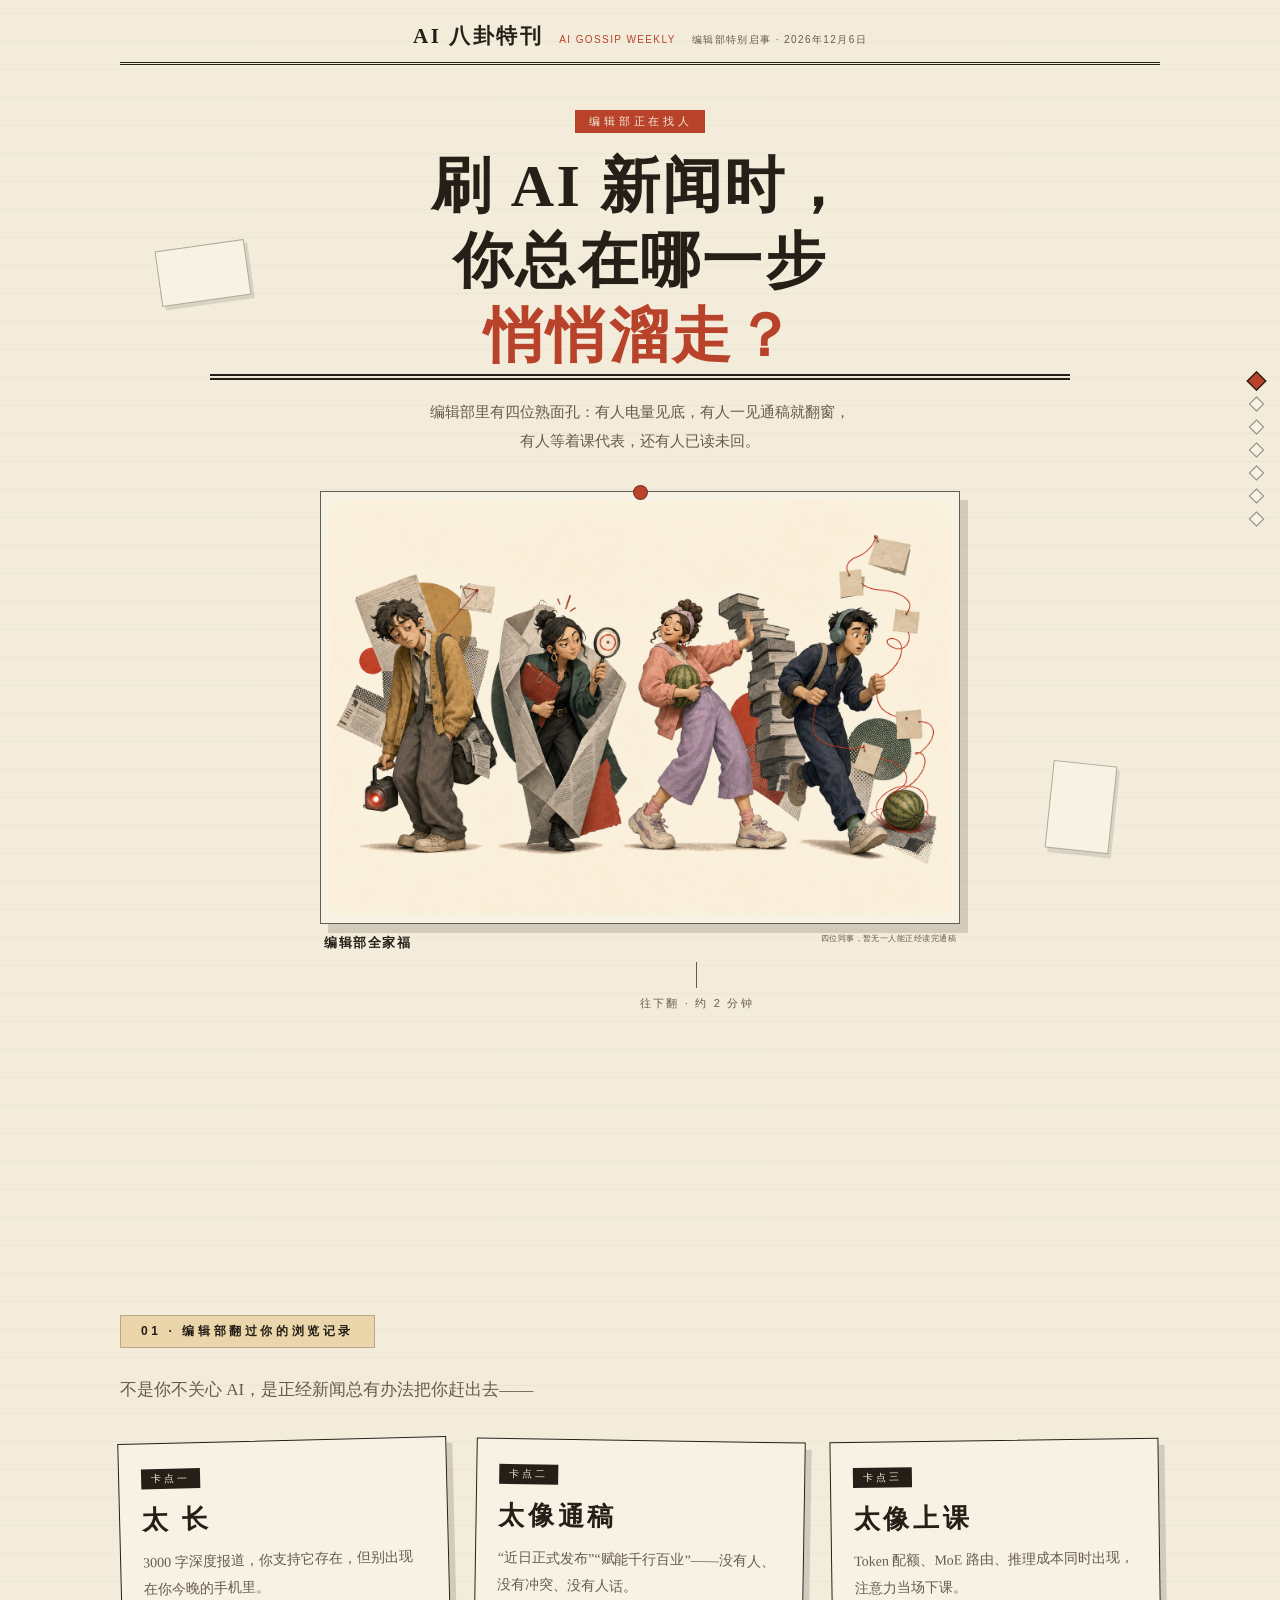
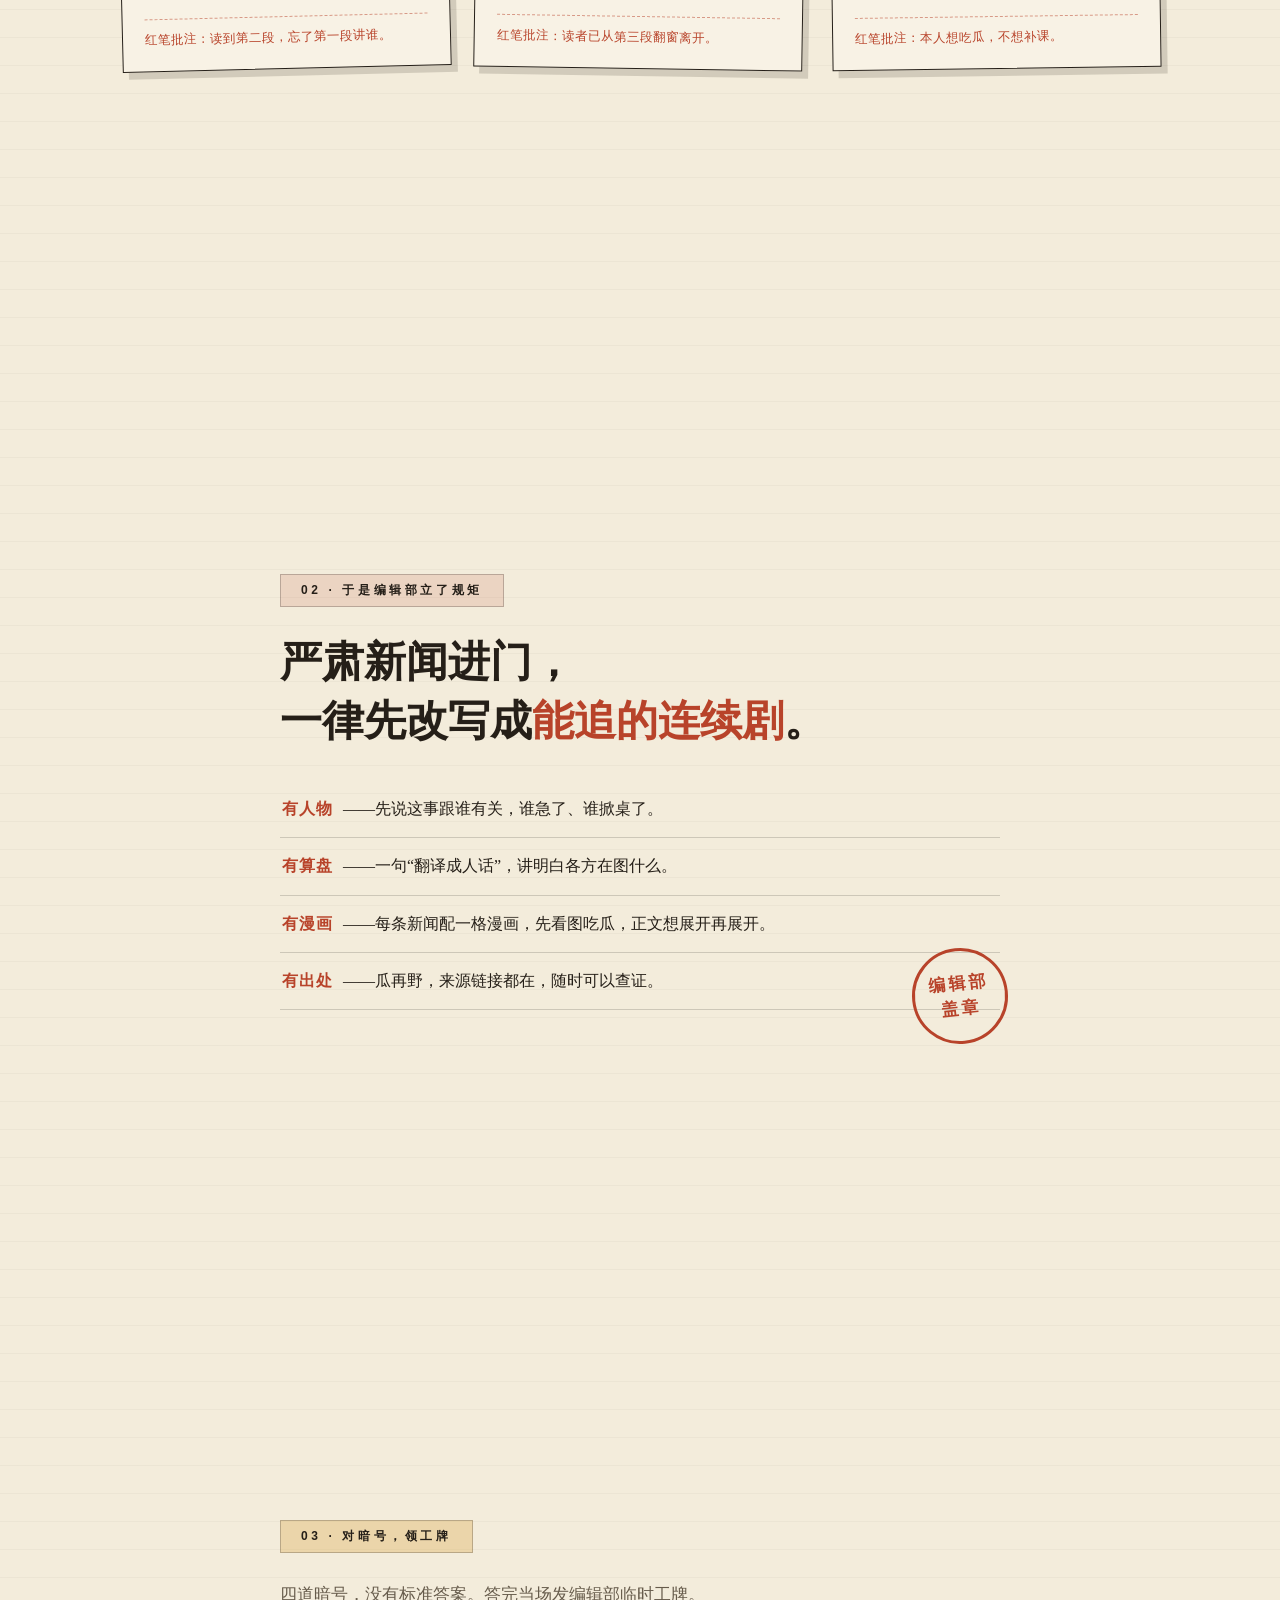
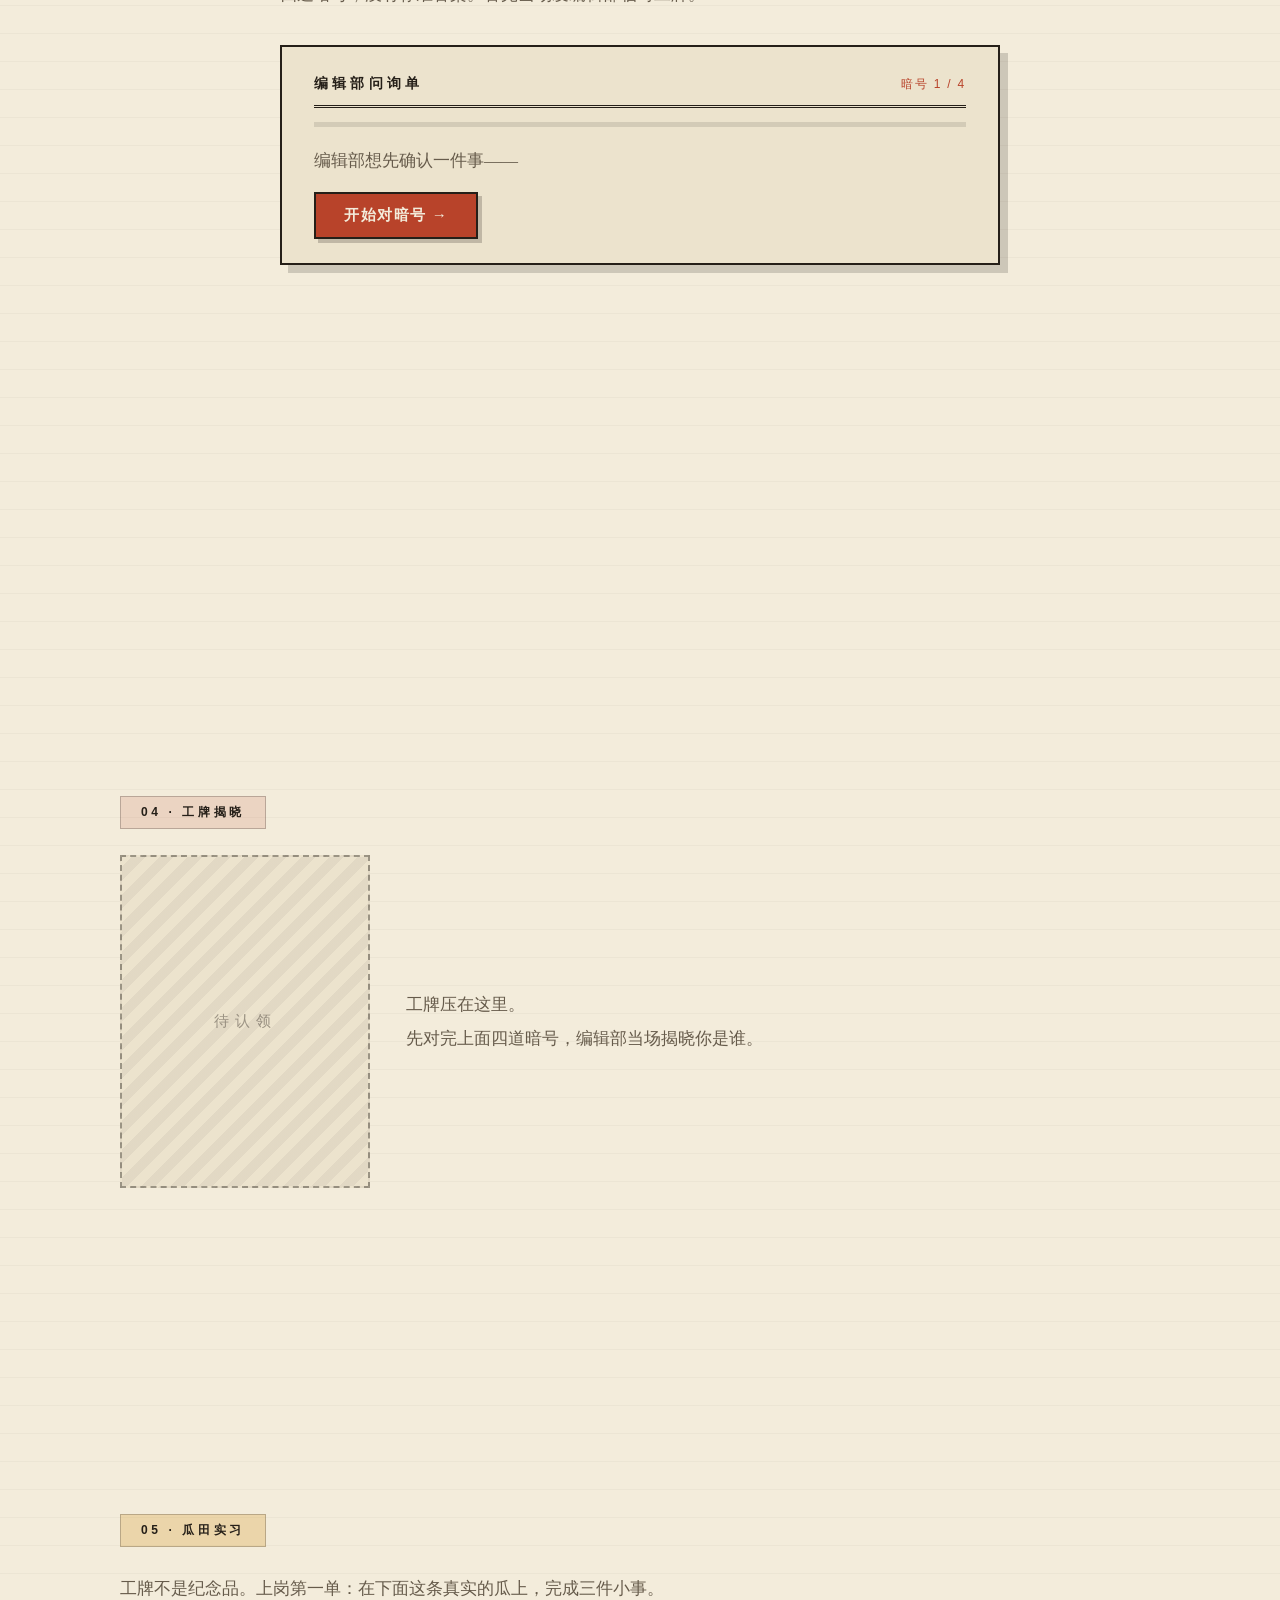
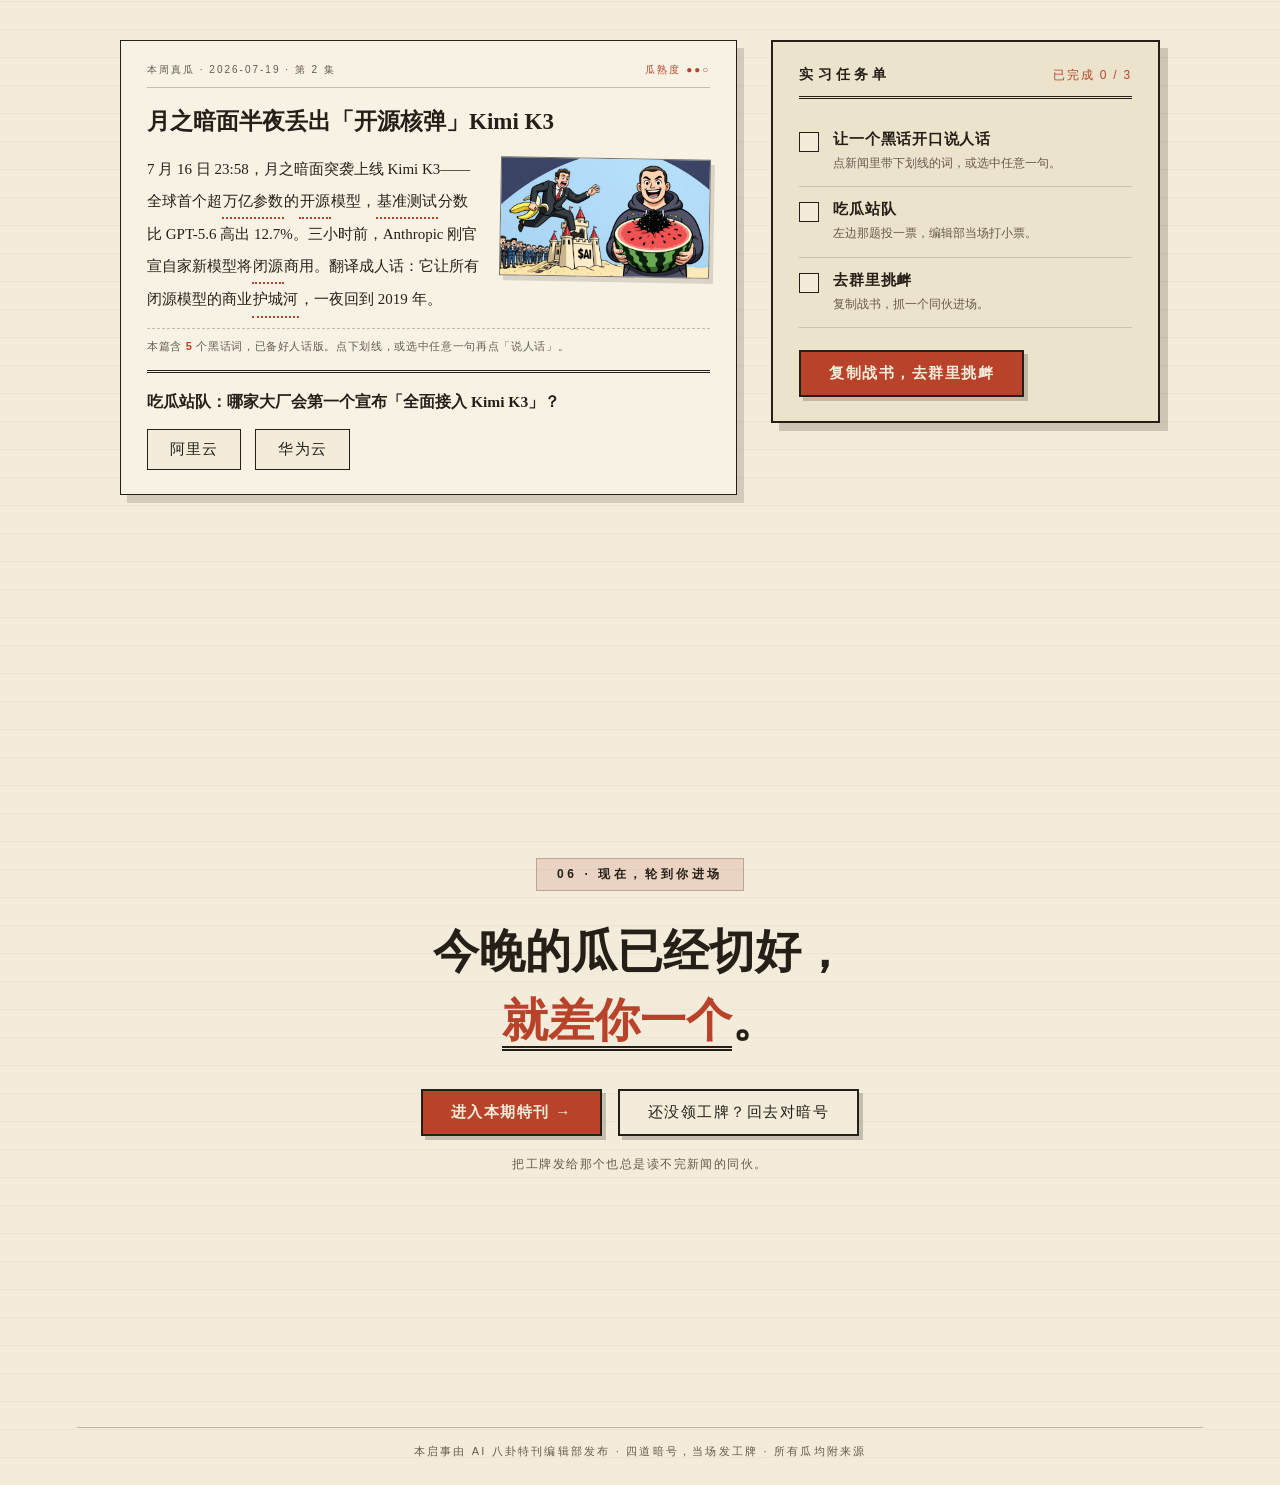
==== entry/index.html @ 8e635a91 "Add editorial entry page and wire it into the magazine site. Ship the /entry viral pitch flow with b" ====
﻿<!DOCTYPE html>
<html lang="zh-CN">
<head>
<meta charset="UTF-8">
<meta name="viewport" content="width=device-width, initial-scale=1.0">
<title>AI 八卦特刊 · 编辑部对暗号</title>
<meta name="description" content="刷 AI 新闻总在半路溜走？编辑部四道暗号，当场发临时工牌，再给你看新闻被改写成瓜的样子。">
<link rel="stylesheet" href="style.css?v=13">
</head>
<body>

<!-- 全局：铅字进度线 + 幕导航 -->
<div id="bar" aria-hidden="true"></div>
<nav id="dots" aria-label="幕导航">
  <a href="#s0" data-t="编辑部"></a>
  <a href="#s1" data-t="你被看见"></a>
  <a href="#s2" data-t="盖章承诺"></a>
  <a href="#s3" data-t="对暗号"></a>
  <a href="#s4" data-t="工牌揭晓"></a>
  <a href="#s5" data-t="瓜田实习"></a>
  <a href="#s6" data-t="进场"></a>
</nav>

<main>

<!-- 00 冷开场 -->
<section class="scene" id="s0">
  <header class="brand-header rv">
    <span class="brand-cn">AI 八卦特刊</span>
    <span class="brand-en">AI GOSSIP WEEKLY</span>
    <span class="brand-edition">编辑部特别启事 · <span id="masthead-date"></span></span>
  </header>
  <div class="cover-inner">
    <p class="kicker rv" style="--d:.05s">编辑部正在找人</p>
    <h1 class="cover-title">
      <span class="rv" style="--d:.15s">刷 AI 新闻时，</span>
      <span class="rv" style="--d:.3s">你总在哪一步</span>
      <span class="rv em" style="--d:.45s">悄悄溜走？</span>
    </h1>
    <p class="cover-lead rv" style="--d:.6s">编辑部里有四位熟面孔：有人电量见底，有人一见通稿就翻窗，<br class="pc-br">有人等着课代表，还有人已读未回。</p>
    <figure class="cast-poster par rv" data-dep="0.010" style="--d:.75s">
      <div class="cast-image-wrap">
        <img src="assets/character-bible.png" alt="AI 八卦特刊编辑部四位成员" width="1536" height="1024" fetchpriority="high">
        <span class="cast-pin" aria-hidden="true"></span>
      </div>
      <figcaption><span>编辑部全家福</span><small>四位同事，暂无一人能正经读完通稿</small></figcaption>
    </figure>
    <span class="paper-scrap sc1 par" data-dep="0.022" aria-hidden="true"></span>
    <span class="paper-scrap sc2 par" data-dep="0.016" aria-hidden="true"></span>
  </div>
  <div class="scroll-hint rv" style="--d:1s"><i></i>往下翻 · 约 2 分钟</div>
</section>

<!-- 01 共情现场 -->
<section class="scene" id="s1">
  <div class="inner">
    <span class="tape-title rv">01 · 编辑部翻过你的浏览记录</span>
    <p class="scene-lead rv" style="--d:.1s">不是你不关心 AI，是正经新闻总有办法把你赶出去——</p>
    <div class="clip-row">
      <article class="clip rv" style="--d:.15s;--rr:-1.4deg">
        <span class="clip-mark">卡点一</span>
        <h3>太 长</h3>
        <p>3000 字深度报道，你支持它存在，但别出现在你今晚的手机里。</p>
        <span class="clip-note">红笔批注：读到第二段，忘了第一段讲谁。</span>
      </article>
      <article class="clip rv" style="--d:.3s;--rr:.9deg">
        <span class="clip-mark">卡点二</span>
        <h3>太像通稿</h3>
        <p>“近日正式发布”“赋能千行百业”——没有人、没有冲突、没有人话。</p>
        <span class="clip-note">红笔批注：读者已从第三段翻窗离开。</span>
      </article>
      <article class="clip rv" style="--d:.45s;--rr:-.8deg">
        <span class="clip-mark">卡点三</span>
        <h3>太像上课</h3>
        <p>Token 配额、MoE 路由、推理成本同时出现，注意力当场下课。</p>
        <span class="clip-note">红笔批注：本人想吃瓜，不想补课。</span>
      </article>
    </div>
  </div>
</section>

<!-- 02 产品承诺 -->
<section class="scene" id="s2">
  <div class="inner narrow">
    <span class="tape-title g rv">02 · 于是编辑部立了规矩</span>
    <h2 class="promise-title rv" style="--d:.1s">严肃新闻进门，<br>一律先改写成<em>能追的连续剧</em>。</h2>
    <ul class="promise-list">
      <li class="rv" style="--d:.2s"><b>有人物</b>——先说这事跟谁有关，谁急了、谁掀桌了。</li>
      <li class="rv" style="--d:.32s"><b>有算盘</b>——一句“翻译成人话”，讲明白各方在图什么。</li>
      <li class="rv" style="--d:.44s"><b>有漫画</b>——每条新闻配一格漫画，先看图吃瓜，正文想展开再展开。</li>
      <li class="rv" style="--d:.56s"><b>有出处</b>——瓜再野，来源链接都在，随时可以查证。</li>
    </ul>
    <div class="promise-seal stamp rv" style="--d:.7s" aria-hidden="true">编辑部<br>盖章</div>
  </div>
</section>

<!-- 03 对暗号 -->
<section class="scene" id="s3">
  <div class="inner narrow">
    <span class="tape-title rv">03 · 对暗号，领工牌</span>
    <p class="scene-lead rv" style="--d:.1s">四道暗号，没有标准答案。答完当场发编辑部临时工牌。</p>
    <div class="quiz-sheet rv" style="--d:.2s">
      <div class="sheet-head">
        <span class="sheet-tag">编辑部问询单</span>
        <span class="sheet-step" id="quiz-step">暗号 1 / 4</span>
      </div>
      <div class="sheet-progress" aria-hidden="true"><i id="quiz-bar"></i></div>
      <div id="quiz-body">
        <p class="sheet-intro">编辑部想先确认一件事——</p>
        <button type="button" class="ink-btn primary" id="btn-start">开始对暗号 →</button>
      </div>
      <button type="button" class="text-link" id="btn-back" hidden>← 上一题</button>
    </div>
  </div>
</section>

<!-- 04 工牌揭晓 -->
<section class="scene" id="s4">
  <div class="inner">
    <span class="tape-title g rv">04 · 工牌揭晓</span>
    <div id="result-locked" class="result-locked rv" style="--d:.1s">
      <div class="locked-slot"></div>
      <p>工牌压在这里。<br>先对完上面四道暗号，编辑部当场揭晓你是谁。</p>
    </div>
    <div id="result-open" class="result-layout" hidden>
      <figure class="result-badge">
        <img id="result-img" src="" alt="">
        <span class="result-stamp stamp" id="result-stamp" aria-hidden="true">查实</span>
      </figure>
      <div class="result-copy">
        <p class="kicker">编辑部查到你了</p>
        <h2 class="result-name" id="result-name"></h2>
        <p class="result-tagline" id="result-tagline"></p>
        <p class="result-blurb" id="result-blurb"></p>
        <div class="result-assignment">
          <span>今日编辑安排</span>
          <p id="result-assignment"></p>
        </div>
        <div class="result-actions">
          <button type="button" class="ink-btn primary" id="btn-share">下载工牌发给同伙</button>
          <button type="button" class="ink-btn" id="btn-retake">再对一次暗号</button>
        </div>
        <p class="result-note" id="result-share-note" hidden></p>
      </div>
    </div>
  </div>
</section>

<!-- 05 瓜田实习 -->
<section class="scene" id="s5">
  <div class="inner">
    <span class="tape-title rv">05 · 瓜田实习</span>
    <p class="scene-lead rv" style="--d:.1s" id="intern-lead">工牌不是纪念品。上岗第一单：在下面这条真实的瓜上，完成三件小事。</p>

    <div class="intern-layout">
      <!-- 左：可以动手的新闻卡 -->
      <article class="news-card rv" style="--d:.15s">
        <div class="news-head">
          <span class="news-tag">本周真瓜 · 2026-07-19 · 第 2 集</span>
          <span class="news-melon" title="熟瓜度">瓜熟度 ●●○</span>
        </div>
        <h3 class="news-title">月之暗面半夜丢出「开源核弹」Kimi K3</h3>
        <img class="news-manga" src="assets/2026-07-19-02-kimi-k3-open-source-shock-single-manga.png" alt="Kimi K3 开源漫画" loading="lazy">
        <p class="news-body" id="news-body">7 月 16 日 23:58，月之暗面突袭上线 Kimi K3——全球首个超<button type="button" class="jargon" data-term="万亿参数">万亿参数</button>的<button type="button" class="jargon" data-term="开源">开源</button>模型，<button type="button" class="jargon" data-term="基准测试">基准测试</button>分数比 GPT-5.6 高出 12.7%。三小时前，Anthropic 刚官宣自家新模型将<button type="button" class="jargon" data-term="闭源">闭源</button>商用。翻译成人话：它让所有闭源模型的商业<button type="button" class="jargon" data-term="护城河">护城河</button>，一夜回到 2019 年。</p>
        <p class="news-hint">本篇含 <b>5</b> 个黑话词，已备好人话版。点下划线，或选中任意一句再点「说人话」。</p>

        <div class="notes" id="notes" hidden>
          <span class="notes-tag">编辑部批注 · 说人话版</span>
          <div id="notes-list"></div>
        </div>

        <div class="poll" id="poll">
          <p class="poll-q">吃瓜站队：哪家大厂会第一个宣布「全面接入 Kimi K3」？</p>
          <div class="poll-opts" id="poll-opts">
            <button type="button" class="poll-opt" data-side="阿里云">阿里云</button>
            <button type="button" class="poll-opt" data-side="华为云">华为云</button>
          </div>
          <div class="poll-result" id="poll-result" hidden>
            <div class="poll-bar"><i id="bar-a"></i><span id="pct-a"></span><b>阿里云</b></div>
            <div class="poll-bar"><i id="bar-b"></i><span id="pct-b"></span><b>华为云</b></div>
          </div>
        </div>

        <div class="receipt" id="receipt" hidden>
          <span class="receipt-head">AI 八卦特刊 · 站队小票</span>
          <p id="receipt-body"></p>
          <span class="receipt-foot" id="receipt-foot"></span>
        </div>
      </article>

      <!-- 右：实习任务单 -->
      <aside class="task-sheet rv" style="--d:.3s">
        <div class="sheet-head">
          <span class="sheet-tag">实习任务单</span>
          <span class="sheet-step" id="task-count">已完成 0 / 3</span>
        </div>
        <ol class="task-list">
          <li id="task-explain">
            <i class="task-box" aria-hidden="true"></i>
            <div><b>让一个黑话开口说人话</b><span>点新闻里带下划线的词，或选中任意一句。</span></div>
          </li>
          <li id="task-vote">
            <i class="task-box" aria-hidden="true"></i>
            <div><b>吃瓜站队</b><span>左边那题投一票，编辑部当场打小票。</span></div>
          </li>
          <li id="task-taunt">
            <i class="task-box" aria-hidden="true"></i>
            <div><b>去群里挑衅</b><span>复制战书，抓一个同伙进场。</span></div>
          </li>
        </ol>
        <button type="button" class="ink-btn primary" id="btn-taunt">复制战书，去群里挑衅</button>
        <p class="task-note" id="taunt-note" hidden></p>
        <div class="promote-wrap" id="promote-wrap" hidden>
          <div class="promote stamp" id="promote-stamp">转正</div>
          <p>实习期 3 分钟，编辑部认证：<b>转正</b>。<br>正刊里，每条瓜都能这样吃。</p>
        </div>
      </aside>
    </div>
  </div>
</section>

<!-- 06 传播闭环 -->
<section class="scene" id="s6">
  <div class="inner narrow center">
    <span class="tape-title g rv">06 · 现在，轮到你进场</span>
    <h2 class="cta-title rv" style="--d:.1s">今晚的瓜已经切好，<br><em>就差你一个</em>。</h2>
    <div class="cta-row rv" style="--d:.25s">
      <a class="ink-btn primary" id="btn-enter" href="/" target="_blank" rel="noopener">进入本期特刊 →</a>
      <button type="button" class="ink-btn" id="btn-cta-quiz">还没领工牌？回去对暗号</button>
    </div>
    <p class="cta-note rv" style="--d:.4s">把工牌发给那个也总是读不完新闻的同伙。</p>
  </div>
  <footer class="colophon rv" style="--d:.5s">
    <p>本启事由 AI 八卦特刊编辑部发布 · 四道暗号，当场发工牌 · 所有瓜均附来源</p>
  </footer>
</section>

</main>

<script src="main.js?v=13"></script>
</body>
</html>
---- entry/style.css ----
/* AI 八卦特刊 · 独立传播页（七幕滚动叙事版）
 * 动效只用五类编辑部动作：翻报入场 / 红笔批注 / 盖章 / 抽档案 / 递线索
 */

:root {
  --paper: #f3ecdb;
  --paper-deep: #ece3cd;
  --paper-bright: #f8f2e5;
  --ink: #251f18;
  --ink-soft: #665b4b;
  --vermilion: #b8432a;
  --mustard: #d9a441;
  --serif: "Noto Serif SC", "Songti SC", "SimSun", "STSong", serif;
  --sans: "PingFang SC", "Microsoft YaHei", sans-serif;
  --page-max: 1040px;
  --ease-out: cubic-bezier(.22, 1, .36, 1);
}

* { margin: 0; padding: 0; box-sizing: border-box; }

[hidden] { display: none !important; }

html { scroll-behavior: smooth; }

body {
  background:
    repeating-linear-gradient(0deg, transparent 0 27px, rgba(37, 31, 24, .035) 27px 28px),
    var(--paper);
  color: var(--ink);
  font-family: var(--serif);
  overflow-x: hidden;
}

/* ---------------- 全局：铅字进度线 / 幕导航 ---------------- */

#bar {
  position: fixed;
  top: 0; left: 0;
  height: 4px; width: 0;
  z-index: 90;
  background: var(--vermilion);
  box-shadow: 0 1px 0 rgba(37, 31, 24, .3);
}

#dots {
  position: fixed;
  right: 18px; top: 50%;
  transform: translateY(-50%);
  z-index: 90;
  display: flex;
  flex-direction: column;
  gap: 12px;
}
#dots a {
  width: 11px; height: 11px;
  background: var(--paper-bright);
  border: 1.5px solid rgba(37, 31, 24, .5);
  transform: rotate(45deg);           /* 铅字块，不用圆点 */
  transition: .25s;
  position: relative;
}
#dots a.on {
  background: var(--vermilion);
  border-color: var(--ink);
  transform: rotate(45deg) scale(1.3);
}
#dots a:hover::after {
  content: attr(data-t);
  position: absolute;
  right: 20px; top: 50%;
  transform: translateY(-50%) rotate(-45deg) translateX(-4px);
  transform-origin: right center;
  background: var(--ink);
  color: var(--paper);
  font-family: var(--sans);
  font-size: 11px;
  letter-spacing: .12em;
  padding: 3px 10px;
  white-space: nowrap;
}

/* ---------------- 幕通用 ---------------- */

.scene {
  min-height: 100vh;
  display: flex;
  flex-direction: column;
  justify-content: center;
  align-items: center;
  padding: 10vh 6vw;
  position: relative;
}
.inner {
  width: min(var(--page-max), 100%);
  position: relative;
}
.inner.narrow { max-width: 720px; }
.inner.center { text-align: center; }

.tape-title {
  display: inline-block;
  font-family: var(--sans);
  font-size: 12px;
  font-weight: 700;
  letter-spacing: .3em;
  color: var(--ink);
  background: rgba(217, 164, 65, .32);
  border: 1px solid rgba(37, 31, 24, .25);
  padding: 7px 20px;
  transform: rotate(-1.5deg);
  margin-bottom: 26px;
}
.tape-title.g { background: rgba(184, 67, 42, .14); }

.scene-lead {
  font-size: 17px;
  line-height: 1.9;
  color: var(--ink-soft);
  margin-bottom: 34px;
}

.kicker {
  display: inline-block;
  font-family: var(--sans);
  font-size: 11px;
  letter-spacing: .35em;
  color: var(--paper);
  background: var(--vermilion);
  padding: 4px 12px 4px 14px;
  margin-bottom: 16px;
}

.ink-btn {
  display: inline-block;
  font-family: var(--serif);
  font-size: 15px;
  letter-spacing: .1em;
  color: var(--ink);
  background: var(--paper);
  border: 2px solid var(--ink);
  box-shadow: 4px 4px 0 rgba(37, 31, 24, .22);
  padding: 12px 28px;
  cursor: pointer;
  text-decoration: none;
  transition: transform .12s, box-shadow .12s;
}
.ink-btn:hover { transform: translate(-1px, -1px); box-shadow: 6px 6px 0 rgba(37, 31, 24, .25); }
.ink-btn:active { transform: translate(2px, 2px); box-shadow: 1px 1px 0 rgba(37, 31, 24, .25); }
.ink-btn.primary {
  background: var(--vermilion);
  color: var(--paper);
  font-weight: 700;
}

.text-link {
  font-family: var(--serif);
  font-size: 13px;
  color: var(--ink-soft);
  background: none;
  border: none;
  border-bottom: 1px dashed var(--ink-soft);
  cursor: pointer;
  padding: 2px 0;
}

/* ---------------- 动效系统 ---------------- */

/* 翻报入场 */
.rv {
  opacity: 0;
  transform: translateY(26px);
  transition: opacity .8s ease, transform .8s var(--ease-out);
  transition-delay: var(--d, 0s);
}
.rv.on { opacity: 1; transform: none; }

/* 盖章：从上方压下 */
.stamp {
  opacity: 0;
  transform: scale(1.9) rotate(8deg);
}
.stamp.on {
  opacity: 1;
  transform: scale(1) rotate(-6deg);
  transition: transform .38s cubic-bezier(.34, 1.56, .64, 1), opacity .18s ease;
  transition-delay: var(--d, 0s);
}

/* 抽档案：答题切换 */
@keyframes archive-out {
  to { opacity: 0; transform: translateX(-36px) rotate(-1.5deg); }
}
@keyframes pull-in {
  from { opacity: 0; transform: translateX(40px) rotate(1deg); }
  to { opacity: 1; transform: none; }
}
#quiz-body.archiving { animation: archive-out .26s ease forwards; }
#quiz-body.pulling { animation: pull-in .34s var(--ease-out); }

/* 鼠标视差（递线索的轻晃） */
.par { will-change: transform; }

/* ---------------- 00 冷开场 ---------------- */

#s0 { text-align: center; overflow: hidden; padding-top: 0; }

.brand-header {
  width: min(var(--page-max), 100%);
  display: flex;
  justify-content: center;
  align-items: baseline;
  gap: 16px;
  padding: 22px 0 12px;
  border-bottom: 3px double var(--ink);
  margin-bottom: 5vh;
}
.brand-cn { font-size: 21px; font-weight: 900; letter-spacing: .12em; }
.brand-en { font-family: var(--sans); font-size: 10px; letter-spacing: .14em; color: var(--vermilion); }
.brand-edition { font-family: var(--sans); font-size: 10px; letter-spacing: .14em; color: var(--ink-soft); }

.cover-inner { position: relative; width: min(860px, 100%); }
.cover-title {
  font-size: clamp(38px, 5.2vw, 60px);
  font-weight: 900;
  letter-spacing: .04em;
  line-height: 1.25;
  margin-bottom: 18px;
}
.cover-title span { display: block; }
.cover-title .em { color: var(--vermilion); }
.cover-title .em.on { border-bottom: 6px double var(--ink); }
.cover-lead {
  font-size: 15px;
  line-height: 1.9;
  color: var(--ink-soft);
  margin-bottom: 4vh;
}

.cast-poster {
  width: min(640px, 92%);
  margin: 0 auto;
  transform: rotate(.6deg);
}
.cast-image-wrap {
  position: relative;
  padding: 9px;
  background: var(--paper-bright);
  border: 1px solid rgba(37, 31, 24, .7);
  box-shadow: 8px 9px 0 rgba(37, 31, 24, .16);
}
.cast-image-wrap img { display: block; width: 100%; height: auto; filter: saturate(.94) contrast(.98); }
.cast-pin {
  position: absolute;
  top: -7px; left: 50%;
  width: 15px; height: 15px;
  margin-left: -7px;
  border-radius: 50%;
  background: var(--vermilion);
  border: 1px solid rgba(37, 31, 24, .45);
}
.cast-poster figcaption {
  display: flex;
  justify-content: space-between;
  gap: 12px;
  padding: 10px 4px 0;
  font-family: var(--sans);
  color: var(--ink-soft);
  font-size: 9px;
  letter-spacing: .05em;
}
.cast-poster figcaption span {
  font-family: var(--serif);
  font-size: 13px;
  font-weight: 900;
  letter-spacing: .12em;
  color: var(--ink);
}

.paper-scrap {
  position: absolute;
  background: var(--paper-bright);
  border: 1px solid rgba(37, 31, 24, .35);
  box-shadow: 3px 4px 0 rgba(37, 31, 24, .12);
  pointer-events: none;
}
.paper-scrap.sc1 { width: 90px; height: 56px; left: -6%; top: 16%; transform: rotate(-8deg); }
.paper-scrap.sc2 { width: 64px; height: 88px; right: -5%; bottom: 12%; transform: rotate(6deg); }

.scroll-hint {
  position: absolute;
  bottom: 3.5vh; left: 50%;
  transform: translateX(-50%);
  font-family: var(--sans);
  font-size: 11px;
  letter-spacing: .2em;
  color: var(--ink-soft);
}
.scroll-hint i {
  display: block;
  width: 1px; height: 26px;
  margin: 0 auto 8px;
  background: var(--ink-soft);
  animation: hint-drop 1.6s ease-in-out infinite;
}
@keyframes hint-drop {
  0% { transform: scaleY(0); transform-origin: top; }
  60% { transform: scaleY(1); transform-origin: top; }
  100% { transform: scaleY(1); opacity: 0; }
}

/* ---------------- 01 共情现场 ---------------- */

.clip-row {
  display: grid;
  grid-template-columns: repeat(3, 1fr);
  gap: 26px;
}
.clip {
  background: var(--paper-bright);
  border: 1.5px solid var(--ink);
  box-shadow: 6px 7px 0 rgba(37, 31, 24, .16);
  padding: 24px 22px 20px;
  rotate: var(--rr, 0deg);
}
.clip-mark {
  display: inline-block;
  font-family: var(--sans);
  font-size: 10px;
  letter-spacing: .3em;
  color: var(--paper);
  background: var(--ink);
  padding: 3px 10px;
  margin-bottom: 14px;
}
.clip h3 {
  font-size: 26px;
  font-weight: 900;
  letter-spacing: .14em;
  margin-bottom: 12px;
}
.clip p {
  font-size: 14px;
  line-height: 1.9;
  color: var(--ink-soft);
  margin-bottom: 16px;
}
.clip-note {
  display: block;
  font-size: 12.5px;
  line-height: 1.7;
  color: var(--vermilion);
  border-top: 1px dashed rgba(184, 67, 42, .5);
  padding-top: 10px;
}

/* ---------------- 02 产品承诺 ---------------- */

#s2 .inner { position: relative; }
.promise-title {
  font-size: clamp(28px, 3.6vw, 42px);
  font-weight: 900;
  line-height: 1.4;
  margin-bottom: 30px;
}
.promise-title em { font-style: normal; color: var(--vermilion); }
.promise-list { list-style: none; }
.promise-list li {
  font-size: 16px;
  line-height: 1.9;
  padding: 13px 0 13px 2px;
  border-bottom: 1px solid rgba(37, 31, 24, .18);
}
.promise-list b { color: var(--vermilion); margin-right: 10px; letter-spacing: .06em; }

.promise-seal {
  position: absolute;
  right: -8px; bottom: -34px;
  width: 96px; height: 96px;
  border: 3px solid var(--vermilion);
  border-radius: 50%;
  color: var(--vermilion);
  font-size: 17px;
  font-weight: 900;
  letter-spacing: .2em;
  line-height: 1.5;
  display: flex;
  align-items: center;
  justify-content: center;
  text-align: center;
}

/* ---------------- 03 对暗号 ---------------- */

.quiz-sheet {
  background: var(--paper-deep);
  border: 2px solid var(--ink);
  box-shadow: 8px 8px 0 rgba(37, 31, 24, .18);
  padding: 28px 32px 24px;
}
.sheet-head {
  display: flex;
  justify-content: space-between;
  align-items: baseline;
  border-bottom: 3px double var(--ink);
  padding-bottom: 12px;
  margin-bottom: 14px;
}
.sheet-tag { font-size: 14px; font-weight: 900; letter-spacing: .3em; }
.sheet-step {
  font-family: var(--sans);
  font-size: 12px;
  color: var(--vermilion);
  letter-spacing: .15em;
}
.sheet-progress {
  height: 5px;
  background: rgba(37, 31, 24, .12);
  margin-bottom: 22px;
}
.sheet-progress i {
  display: block;
  height: 100%;
  width: 0;
  background: var(--vermilion);
  transition: width .4s var(--ease-out);
}
.sheet-intro {
  font-size: 17px;
  color: var(--ink-soft);
  margin-bottom: 20px;
}
.sheet-q {
  font-size: 21px;
  font-weight: 700;
  line-height: 1.7;
  margin-bottom: 24px;
}
.sheet-opts { display: grid; gap: 12px; margin-bottom: 8px; }
.sheet-opt {
  display: flex;
  align-items: baseline;
  gap: 12px;
  text-align: left;
  font-family: var(--serif);
  font-size: 15px;
  line-height: 1.7;
  color: var(--ink);
  background: var(--paper);
  border: 1.5px solid var(--ink);
  padding: 13px 16px;
  cursor: pointer;
  transition: transform .1s, box-shadow .1s, background .1s;
}
.sheet-opt:hover {
  background: var(--paper-bright);
  transform: translate(-1px, -1px);
  box-shadow: 3px 3px 0 rgba(37, 31, 24, .2);
}
.opt-index {
  flex: none;
  width: 24px; height: 24px;
  line-height: 24px;
  text-align: center;
  font-size: 13px;
  color: var(--paper);
  background: var(--ink);
  border-radius: 50%;
}
.sheet-opt:hover .opt-index { background: var(--vermilion); }

/* ---------------- 04 工牌揭晓 ---------------- */

.result-locked {
  display: grid;
  grid-template-columns: minmax(200px, 250px) minmax(0, 1fr);
  gap: 36px;
  align-items: center;
  max-width: 760px;
}
.locked-slot {
  aspect-ratio: 3 / 4;
  border: 2px dashed rgba(37, 31, 24, .4);
  background:
    repeating-linear-gradient(-45deg, transparent 0 10px, rgba(37, 31, 24, .05) 10px 20px),
    var(--paper-deep);
  position: relative;
}
.locked-slot::after {
  content: "待认领";
  position: absolute;
  inset: 0;
  display: flex;
  align-items: center;
  justify-content: center;
  font-size: 15px;
  letter-spacing: .4em;
  color: rgba(37, 31, 24, .4);
}
.result-locked p {
  font-size: 17px;
  line-height: 2;
  color: var(--ink-soft);
}

.result-layout {
  display: grid;
  grid-template-columns: minmax(260px, 320px) minmax(0, 1fr);
  gap: 42px;
  align-items: center;
  max-width: 880px;
}
.result-badge { margin: 0; transform: rotate(-1deg); position: relative; }
.result-badge img {
  display: block;
  width: 100%;
  height: auto;
  border: 1px solid rgba(37, 31, 24, .65);
  box-shadow: 9px 10px 0 rgba(37, 31, 24, .18);
}
.result-stamp {
  position: absolute;
  top: -18px; right: -18px;
  width: 76px; height: 76px;
  border: 3px solid var(--vermilion);
  border-radius: 50%;
  color: var(--vermilion);
  background: rgba(248, 242, 229, .82);
  font-size: 19px;
  font-weight: 900;
  letter-spacing: .18em;
  display: flex;
  align-items: center;
  justify-content: center;
}
.result-copy { padding: 6px 0; }
.result-name { font-size: 32px; font-weight: 900; letter-spacing: .08em; margin: 0 0 6px; }
.result-tagline { color: var(--vermilion); font-size: 14px; font-weight: 700; line-height: 1.7; margin-bottom: 18px; }
.result-blurb { font-size: 17px; line-height: 2; margin-bottom: 20px; }
.result-assignment {
  border-left: 4px solid var(--mustard);
  background: rgba(217, 164, 65, .12);
  padding: 12px 16px;
  margin-bottom: 26px;
}
.result-assignment span {
  display: block;
  font-family: var(--sans);
  font-size: 11px;
  letter-spacing: .3em;
  color: var(--ink-soft);
  margin-bottom: 6px;
}
.result-assignment p { font-size: 15px; line-height: 1.8; }
.result-actions { display: flex; flex-wrap: wrap; gap: 14px; margin-bottom: 14px; }
.result-note {
  font-family: var(--sans);
  font-size: 12px;
  color: var(--vermilion);
  letter-spacing: .08em;
}

/* ---------------- 05 瓜田实习 ---------------- */

#s5 {
  justify-content: flex-start;
  padding-top: 8vh;
  padding-bottom: 10vh;
  min-height: auto;
}

.intern-layout {
  display: grid;
  grid-template-columns: minmax(0, 1.35fr) minmax(300px, .85fr);
  gap: 34px;
  align-items: start;
}

/* 新闻卡 */
.news-card {
  background: var(--paper-bright);
  border: 1.5px solid var(--ink);
  box-shadow: 7px 8px 0 rgba(37, 31, 24, .16);
  padding: 22px 26px 24px;
}
.news-head {
  display: flex;
  justify-content: space-between;
  align-items: baseline;
  border-bottom: 1px solid rgba(37, 31, 24, .25);
  padding-bottom: 10px;
  margin-bottom: 16px;
}
.news-tag, .news-melon {
  font-family: var(--sans);
  font-size: 10px;
  letter-spacing: .2em;
  color: var(--ink-soft);
}
.news-melon { color: var(--vermilion); }
.news-title {
  font-size: 23px;
  font-weight: 900;
  line-height: 1.6;
  margin-bottom: 14px;
}
.news-manga {
  float: right;
  width: min(210px, 42%);
  margin: 4px 0 10px 18px;
  border: 1px solid rgba(37, 31, 24, .6);
  box-shadow: 4px 5px 0 rgba(37, 31, 24, .14);
  transform: rotate(1deg);
}
.news-body {
  font-size: 15px;
  line-height: 2.1;
  margin-bottom: 10px;
}
.jargon {
  font-family: var(--serif);
  font-size: inherit;
  line-height: inherit;
  color: var(--ink);
  background: none;
  border: none;
  padding: 0 1px;
  cursor: pointer;
  border-bottom: 2px dotted var(--vermilion);
  transition: background .15s;
}
.jargon:hover { background: rgba(184, 67, 42, .12); }
.jargon.asked { border-bottom-style: solid; background: rgba(217, 164, 65, .18); }
.news-hint {
  clear: both;
  font-family: var(--sans);
  font-size: 11px;
  letter-spacing: .06em;
  color: var(--ink-soft);
  border-top: 1px dashed rgba(37, 31, 24, .25);
  padding-top: 10px;
  margin-bottom: 16px;
}
.news-hint b { color: var(--vermilion); font-weight: 700; }

/* 划词气泡按钮 */
#lens-btn {
  position: absolute;
  z-index: 95;
  font-family: var(--serif);
  font-size: 13px;
  font-weight: 700;
  letter-spacing: .12em;
  color: var(--paper);
  background: var(--vermilion);
  border: 1.5px solid var(--ink);
  box-shadow: 3px 3px 0 rgba(37, 31, 24, .3);
  padding: 6px 14px;
  cursor: pointer;
  white-space: nowrap;
}
#lens-btn:hover { transform: translate(-1px, -1px); }
#lens-btn::after {
  content: "";
  position: absolute;
  left: 16px; bottom: -6px;
  border: 6px solid transparent;
  border-top-color: var(--vermilion);
  border-bottom: none;
}

/* 编辑部批注（说人话结果） */
.notes {
  border-left: 4px solid var(--vermilion);
  background: rgba(184, 67, 42, .06);
  padding: 12px 16px 14px;
  margin-bottom: 18px;
}
.notes-tag {
  display: block;
  font-family: var(--sans);
  font-size: 10px;
  letter-spacing: .3em;
  color: var(--vermilion);
  margin-bottom: 8px;
}
.note-item {
  font-size: 14px;
  line-height: 1.9;
  margin-bottom: 8px;
}
.note-item:last-child { margin-bottom: 0; }
.note-item b { color: var(--vermilion); margin-right: 8px; }

/* 投票 */
.poll {
  border-top: 3px double var(--ink);
  padding-top: 16px;
}
.poll-q {
  font-size: 15.5px;
  font-weight: 700;
  line-height: 1.7;
  margin-bottom: 14px;
}
.poll-opts { display: flex; gap: 14px; flex-wrap: wrap; }
.poll-opt {
  font-family: var(--serif);
  font-size: 14.5px;
  letter-spacing: .08em;
  color: var(--ink);
  background: var(--paper);
  border: 1.5px solid var(--ink);
  padding: 10px 22px;
  cursor: pointer;
  transition: transform .1s, box-shadow .1s;
}
.poll-opt:hover {
  transform: translate(-1px, -1px);
  box-shadow: 3px 3px 0 rgba(37, 31, 24, .2);
  background: var(--paper-bright);
}
.poll-result { display: grid; gap: 10px; }
.poll-bar {
  display: grid;
  grid-template-columns: minmax(0, 1fr) 52px 64px;
  align-items: center;
  gap: 10px;
  font-family: var(--sans);
  font-size: 12px;
}
.poll-bar i {
  display: block;
  height: 14px;
  background: rgba(37, 31, 24, .18);
  width: 0;
  transition: width .8s var(--ease-out);
}
.poll-bar.win i { background: var(--vermilion); }
.poll-bar span { color: var(--vermilion); font-weight: 700; text-align: right; }
.poll-bar b { font-weight: 400; color: var(--ink-soft); letter-spacing: .08em; }

/* 站队小票 */
.receipt {
  margin-top: 18px;
  max-width: 320px;
  background: var(--paper);
  border: 1px dashed rgba(37, 31, 24, .55);
  padding: 12px 16px 10px;
  font-family: var(--sans);
  transform: rotate(-.8deg);
  animation: receipt-print .5s var(--ease-out);
}
@keyframes receipt-print {
  from { opacity: 0; transform: translateY(-14px) rotate(-.8deg); clip-path: inset(0 0 100% 0); }
  to { opacity: 1; transform: rotate(-.8deg); clip-path: inset(0 0 0 0); }
}
.receipt-head {
  display: block;
  font-size: 10px;
  letter-spacing: .3em;
  color: var(--ink-soft);
  border-bottom: 1px dashed rgba(37, 31, 24, .35);
  padding-bottom: 6px;
  margin-bottom: 8px;
}
.receipt p { font-size: 13px; line-height: 1.9; margin-bottom: 8px; font-family: var(--serif); }
.receipt-foot {
  display: block;
  font-size: 9.5px;
  letter-spacing: .12em;
  color: var(--ink-soft);
  border-top: 1px dashed rgba(37, 31, 24, .35);
  padding-top: 6px;
}

/* 实习任务单 */
.task-sheet {
  background: var(--paper-deep);
  border: 2px solid var(--ink);
  box-shadow: 8px 8px 0 rgba(37, 31, 24, .18);
  padding: 24px 26px 24px;
  position: sticky;
  top: 40px;
}
.task-list { list-style: none; margin: 18px 0 22px; }
.task-list li {
  display: flex;
  gap: 14px;
  align-items: flex-start;
  padding: 13px 0;
  border-bottom: 1px solid rgba(37, 31, 24, .16);
}
.task-box {
  flex: none;
  width: 20px; height: 20px;
  margin-top: 2px;
  border: 1.5px solid var(--ink);
  background: var(--paper);
  position: relative;
  transition: background .2s;
}
.task-list li.done .task-box { background: rgba(184, 67, 42, .1); }
.task-list li.done .task-box::after {
  content: "";
  position: absolute;
  left: 2px; top: -6px;
  width: 22px; height: 22px;
  background: none;
  border-right: 3.5px solid var(--vermilion);
  border-bottom: 3.5px solid var(--vermilion);
  transform: rotate(45deg) scale(.55);
  transform-origin: center;
}
.task-list b {
  display: block;
  font-size: 15px;
  letter-spacing: .05em;
  margin-bottom: 4px;
}
.task-list span {
  font-family: var(--sans);
  font-size: 11.5px;
  line-height: 1.7;
  color: var(--ink-soft);
}
.task-list li.done b {
  text-decoration: line-through;
  text-decoration-color: rgba(184, 67, 42, .6);
  text-decoration-thickness: 2px;
  color: var(--ink-soft);
}
.task-note {
  font-family: var(--sans);
  font-size: 12px;
  color: var(--vermilion);
  letter-spacing: .06em;
  line-height: 1.8;
  margin-top: 12px;
}
.taunt-fallback {
  margin-top: 10px;
  padding: 10px 12px;
  background: var(--paper);
  border: 1px dashed rgba(37, 31, 24, .45);
  font-family: var(--serif);
  font-size: 12.5px;
  line-height: 1.8;
  white-space: pre-wrap;
  word-break: break-all;
  color: var(--ink);
  user-select: all;
}

/* 转正章 */
.promote-wrap {
  display: flex;
  gap: 18px;
  align-items: center;
  margin-top: 22px;
  border-top: 3px double var(--ink);
  padding-top: 18px;
}
.promote {
  flex: none;
  width: 84px; height: 84px;
  border: 3px solid var(--vermilion);
  border-radius: 50%;
  color: var(--vermilion);
  background: rgba(248, 242, 229, .8);
  font-size: 21px;
  font-weight: 900;
  letter-spacing: .2em;
  display: flex;
  align-items: center;
  justify-content: center;
}
.promote-wrap p {
  font-size: 14px;
  line-height: 1.9;
  color: var(--ink-soft);
}
.promote-wrap p b { color: var(--vermilion); }

/* ---------------- 06 传播闭环 ---------------- */

#s6 { justify-content: space-between; padding-bottom: 0; }
#s6 .inner { margin: auto; }
.cta-title {
  font-size: clamp(30px, 4vw, 46px);
  font-weight: 900;
  line-height: 1.5;
  margin-bottom: 34px;
}
.cta-title em { font-style: normal; color: var(--vermilion); border-bottom: 5px double var(--ink); }
.cta-row {
  display: flex;
  justify-content: center;
  flex-wrap: wrap;
  gap: 16px;
  margin-bottom: 20px;
}
.cta-note {
  font-family: var(--sans);
  font-size: 12px;
  letter-spacing: .12em;
  color: var(--ink-soft);
}
.colophon {
  width: 100%;
  text-align: center;
  border-top: 1px solid rgba(37, 31, 24, .25);
  padding: 16px 0 26px;
  margin-top: 8vh;
}
.colophon p {
  font-family: var(--sans);
  font-size: 11px;
  letter-spacing: .2em;
  color: var(--ink-soft);
}

/* ---------------- 响应式 ---------------- */

@media (max-width: 900px) {
  #dots { display: none; }
  .clip-row { grid-template-columns: 1fr; gap: 18px; }
  .intern-layout { grid-template-columns: 1fr; }
  .task-sheet { position: static; }
  .news-manga { width: min(200px, 48%); }
  .result-locked { grid-template-columns: 1fr; }
  .locked-slot { max-width: 230px; }
  .result-layout {
    grid-template-columns: minmax(240px, 340px);
    justify-content: center;
  }
  .result-copy { text-align: center; }
  .result-assignment { text-align: left; }
  .result-actions { justify-content: center; }
  .pc-br { display: none; }
  .promise-seal { position: static; margin-top: 22px; }
}

@media (max-width: 720px) {
  .scene { padding: 9vh 5vw; }
  .brand-edition { display: none; }
  .quiz-sheet { padding: 22px 18px; }
  .paper-scrap { display: none; }
}

/* ---------------- 降级 ---------------- */

@media (prefers-reduced-motion: reduce) {
  html { scroll-behavior: auto; }
  .rv, .stamp { opacity: 1 !important; transform: none !important; transition: none !important; }
  #quiz-body.archiving, #quiz-body.pulling { animation: none; }
  .scroll-hint i { animation: none; }
  .par { transform: none !important; translate: 0 !important; }
}
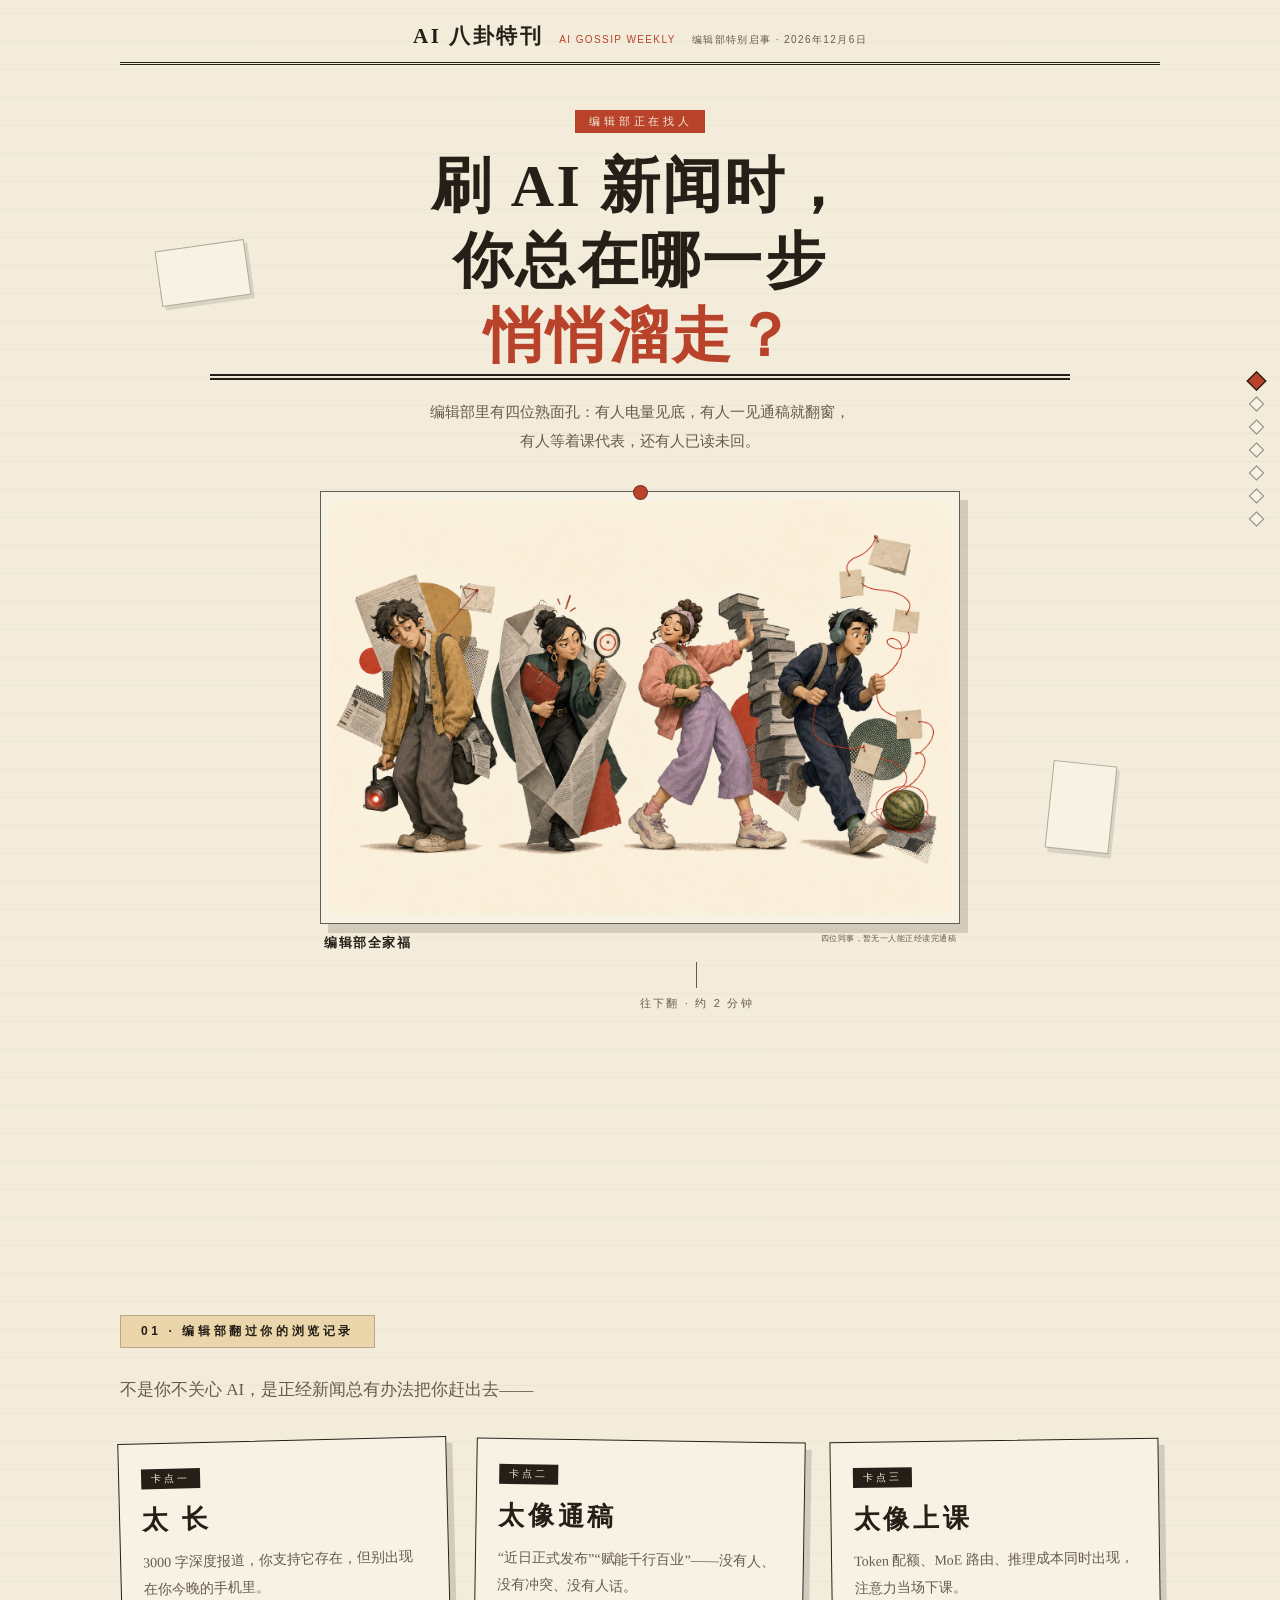
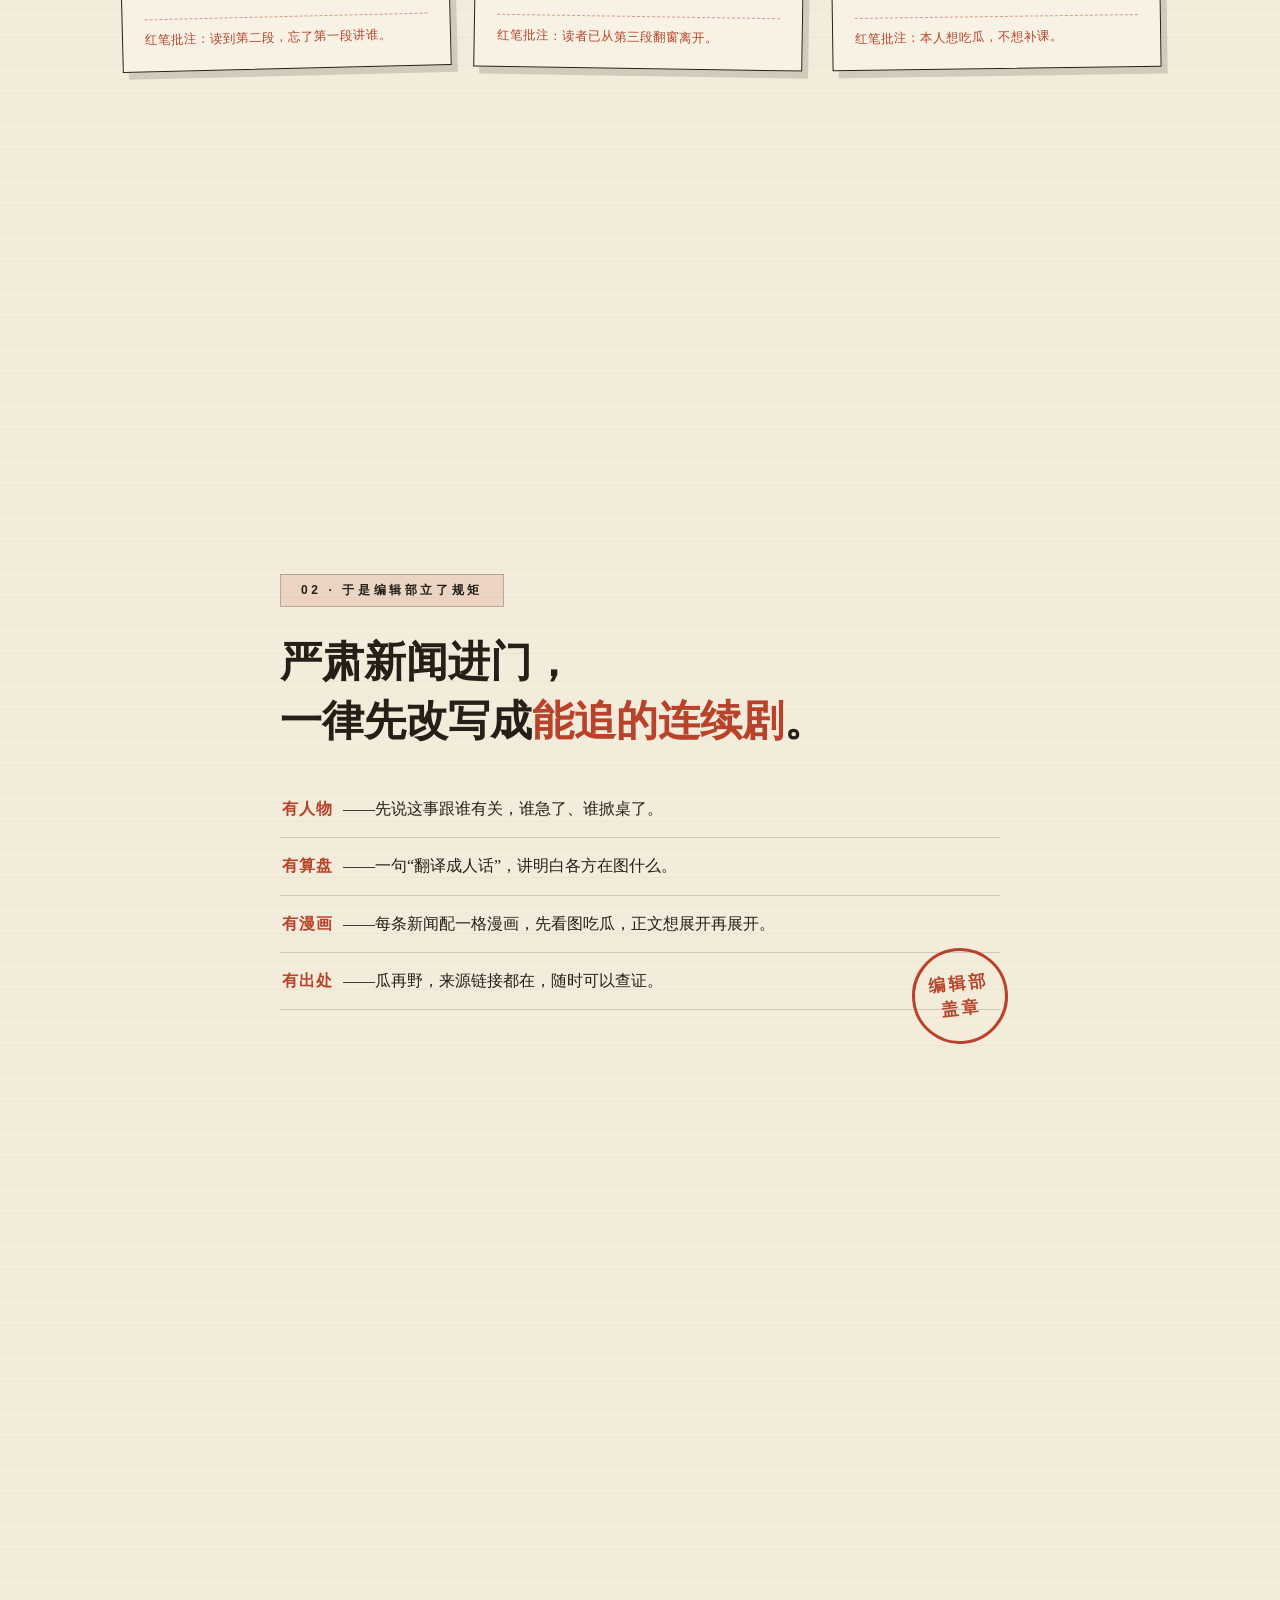
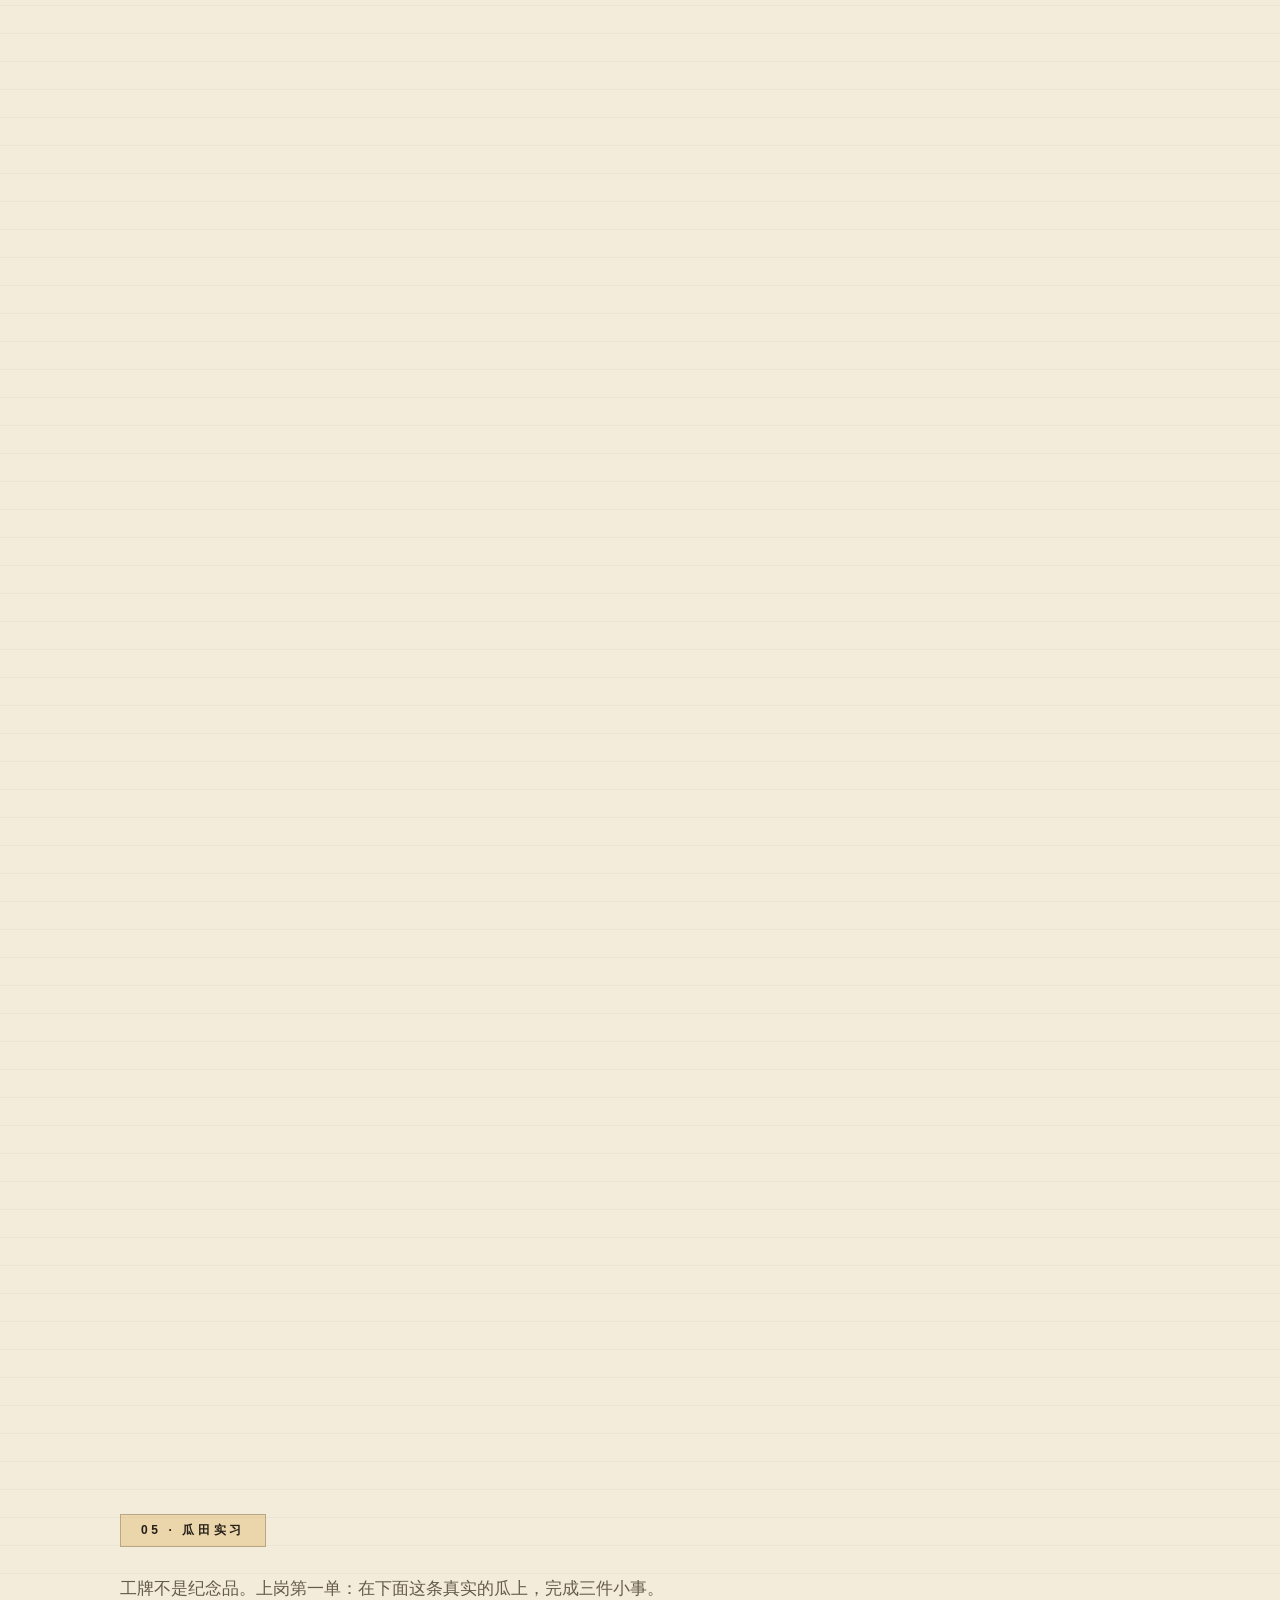
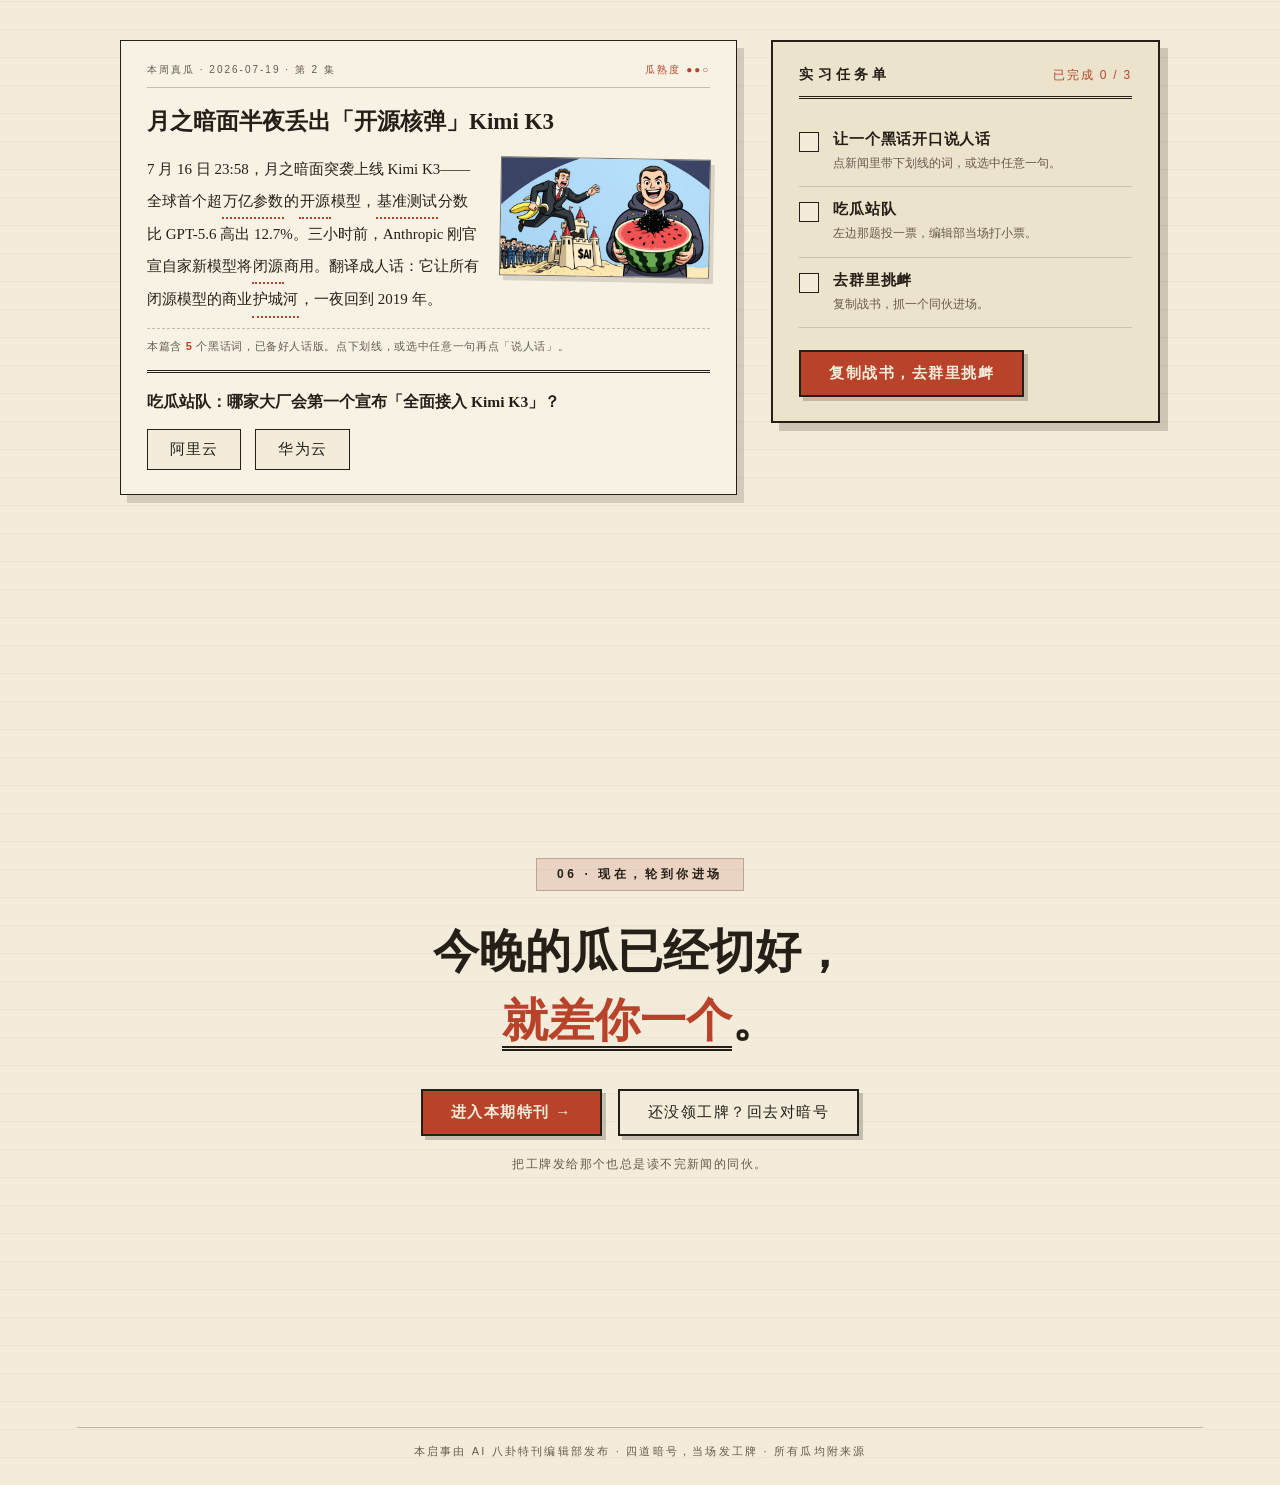
==== commit d90c17cf: "Add Google Analytics 4 so public DAU can be measured via env-configured Measurement ID. Co-authored-" ====
--- a/entry/index.html
+++ b/entry/index.html
@@ -6,6 +6,7 @@
 <title>AI 八卦特刊 · 编辑部对暗号</title>
 <meta name="description" content="刷 AI 新闻总在半路溜走？编辑部四道暗号，当场发临时工牌，再给你看新闻被改写成瓜的样子。">
 <link rel="stylesheet" href="style.css?v=13">
+<script src="/static/analytics.js?v=1" defer></script>
 </head>
 <body>
 
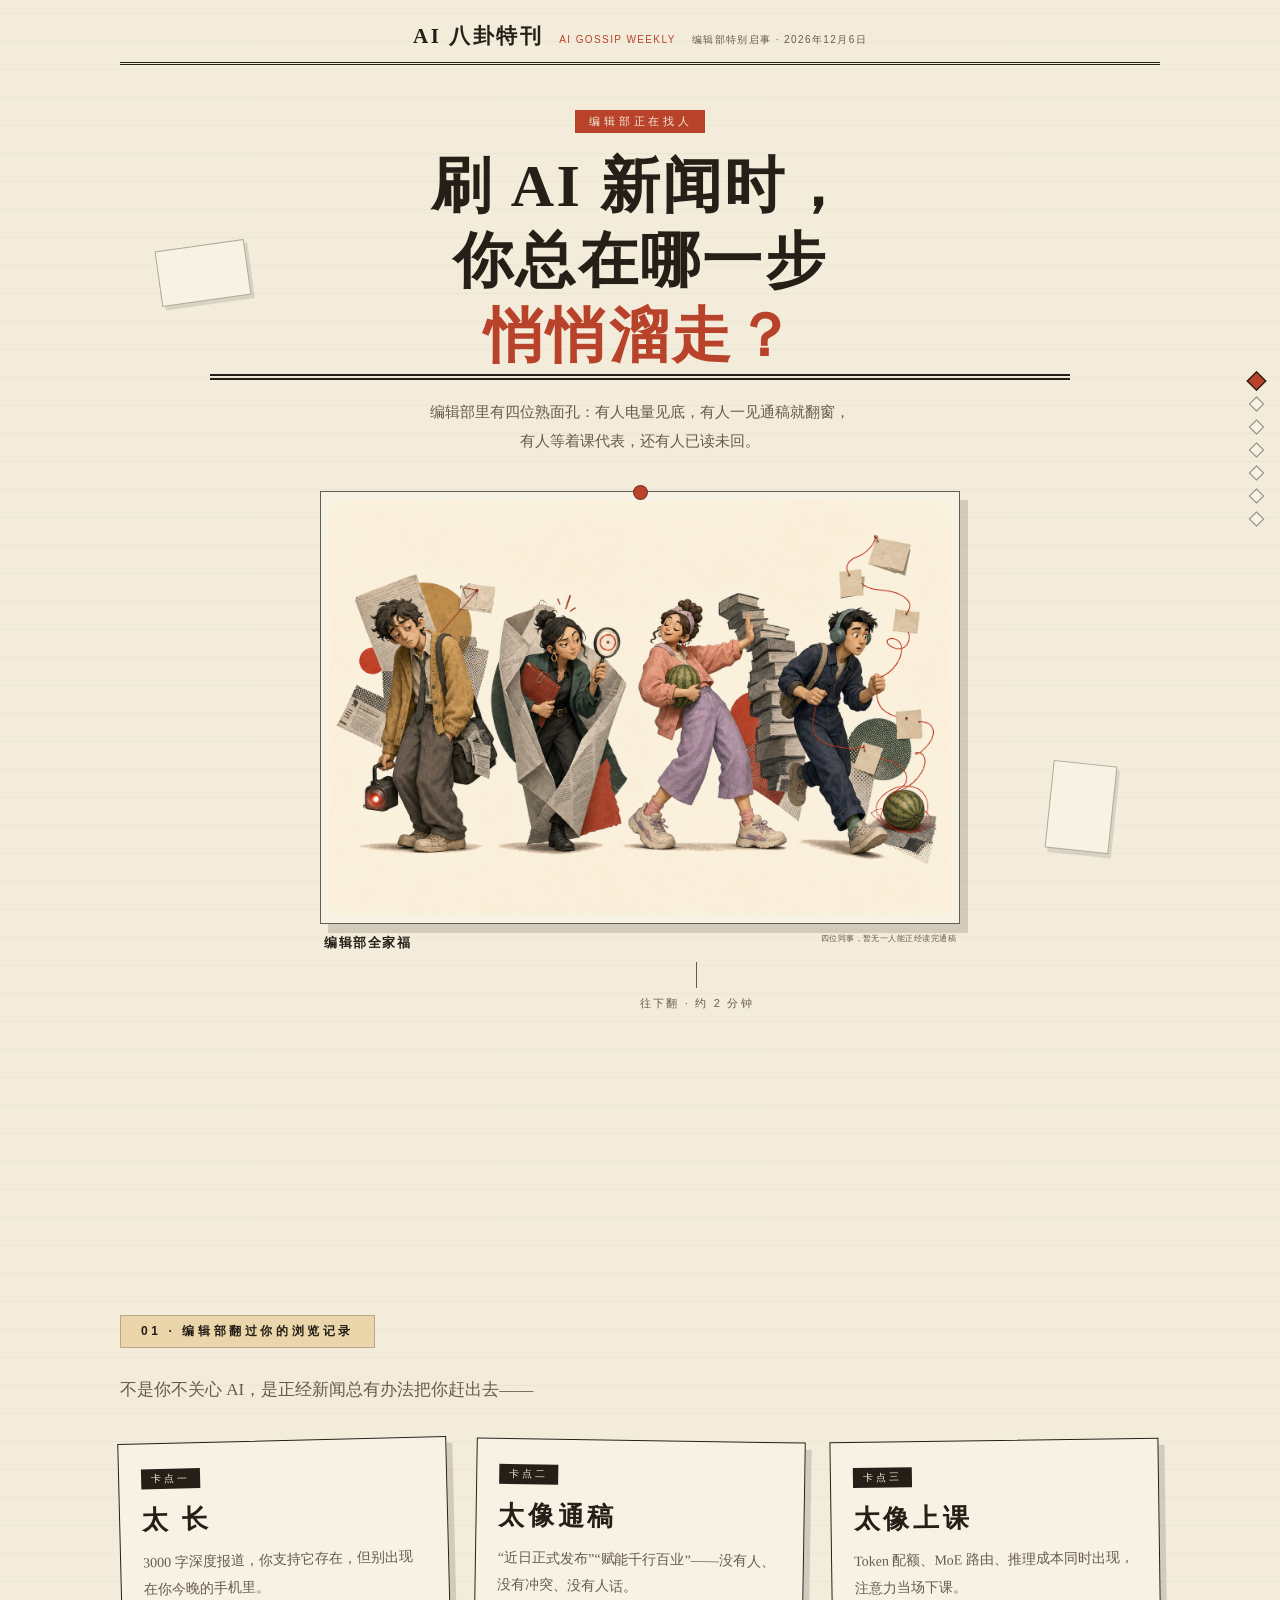
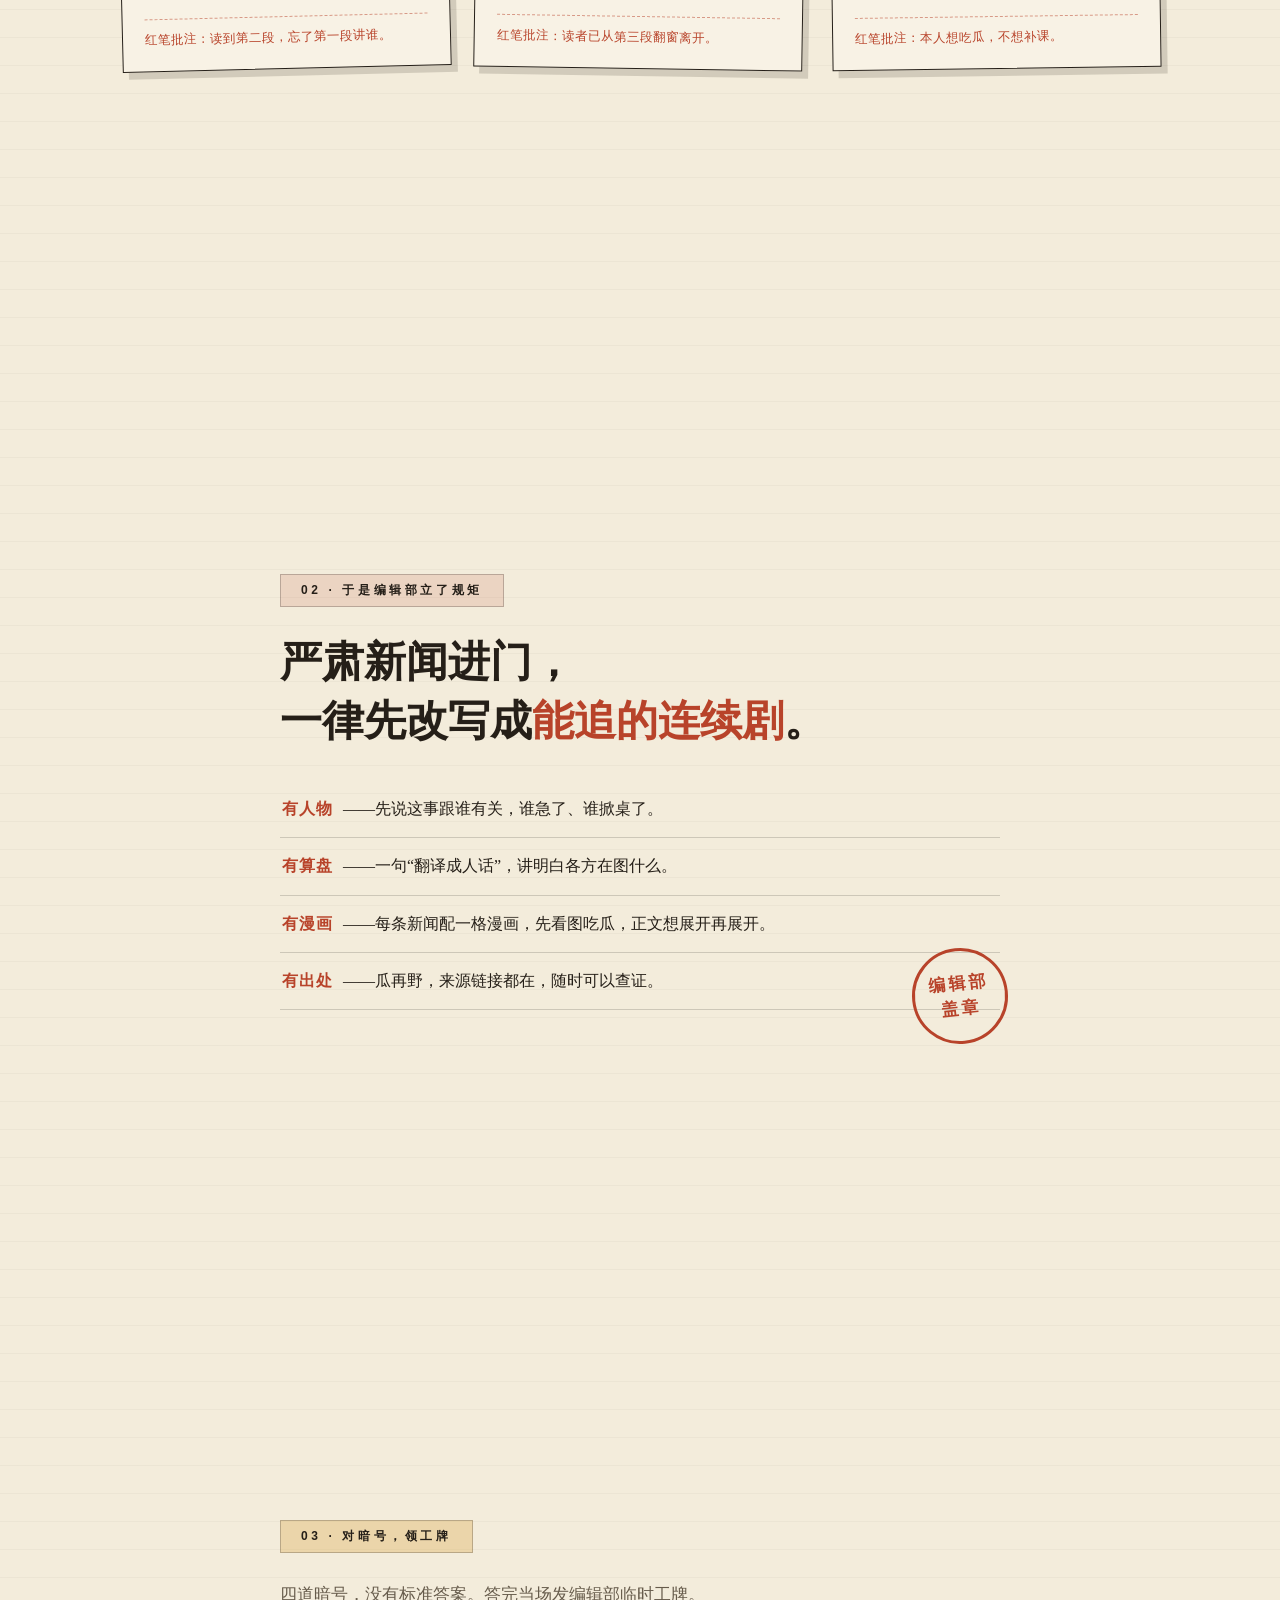
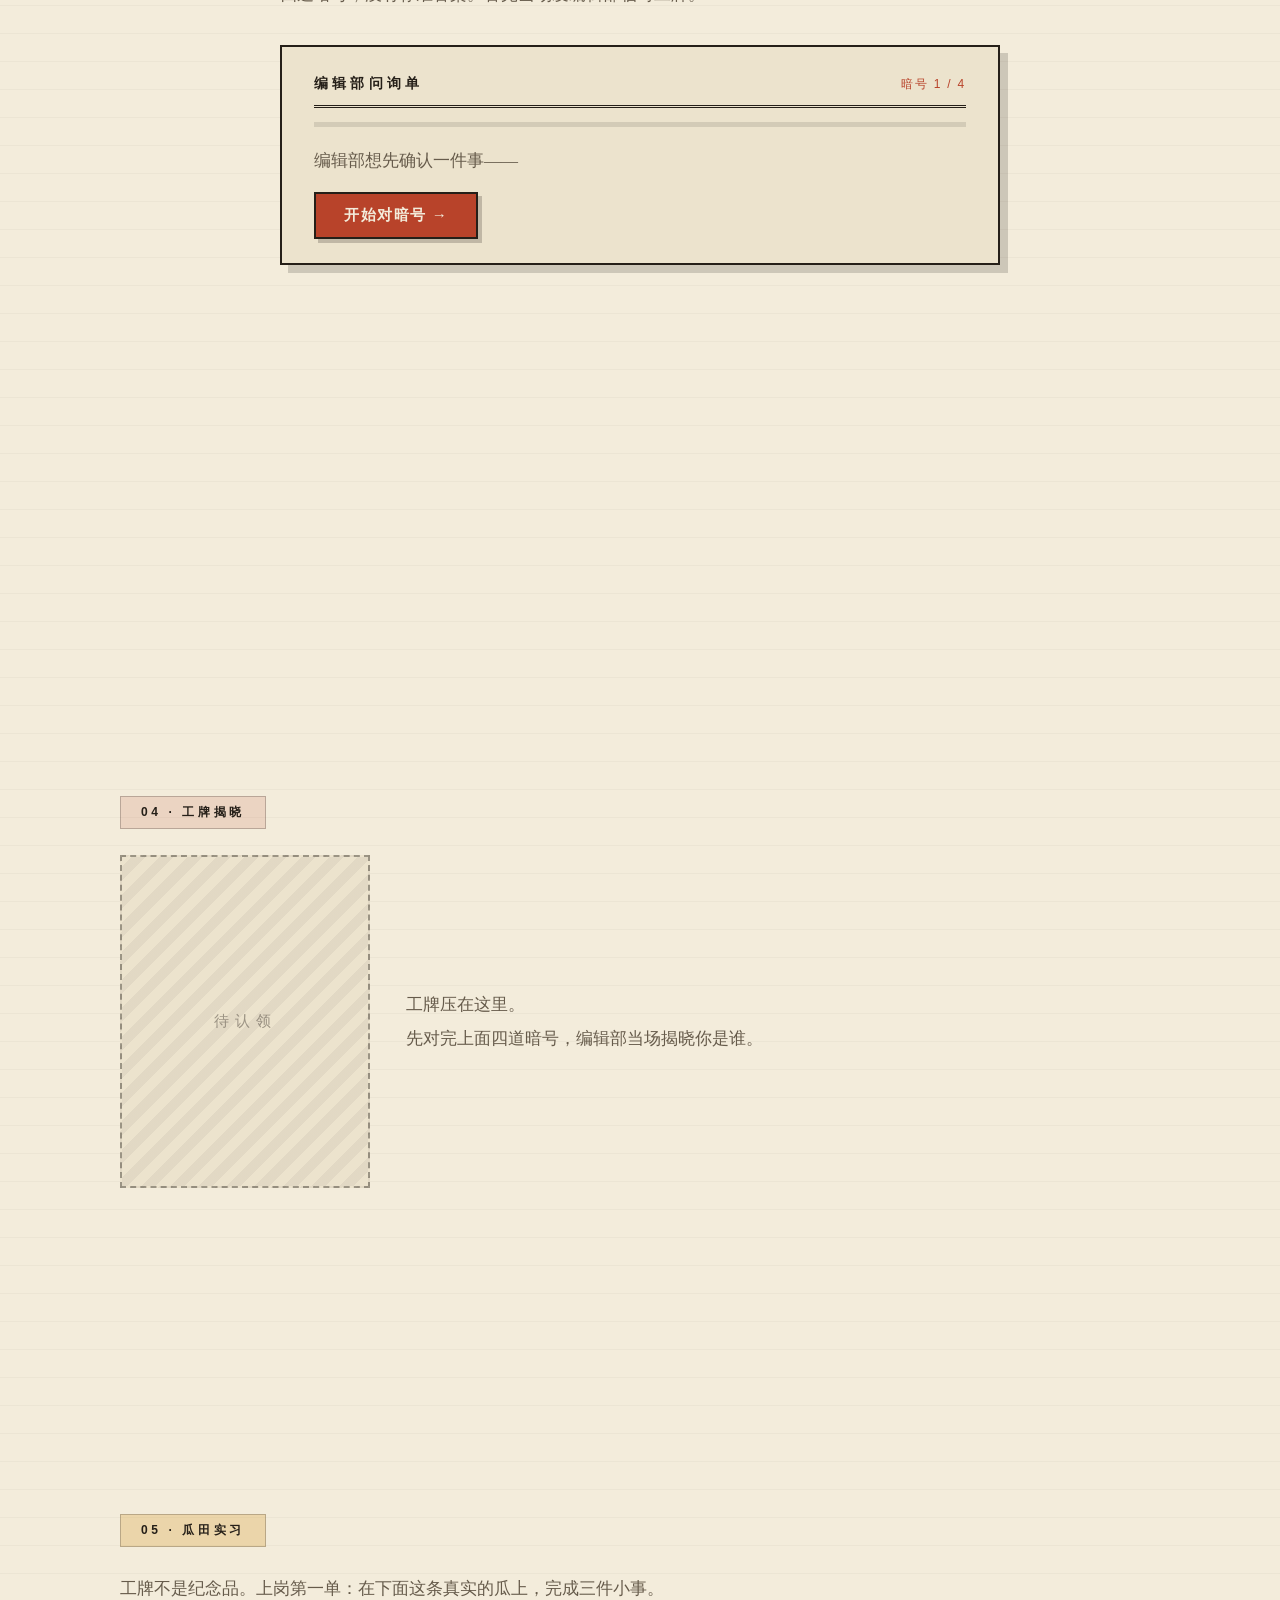
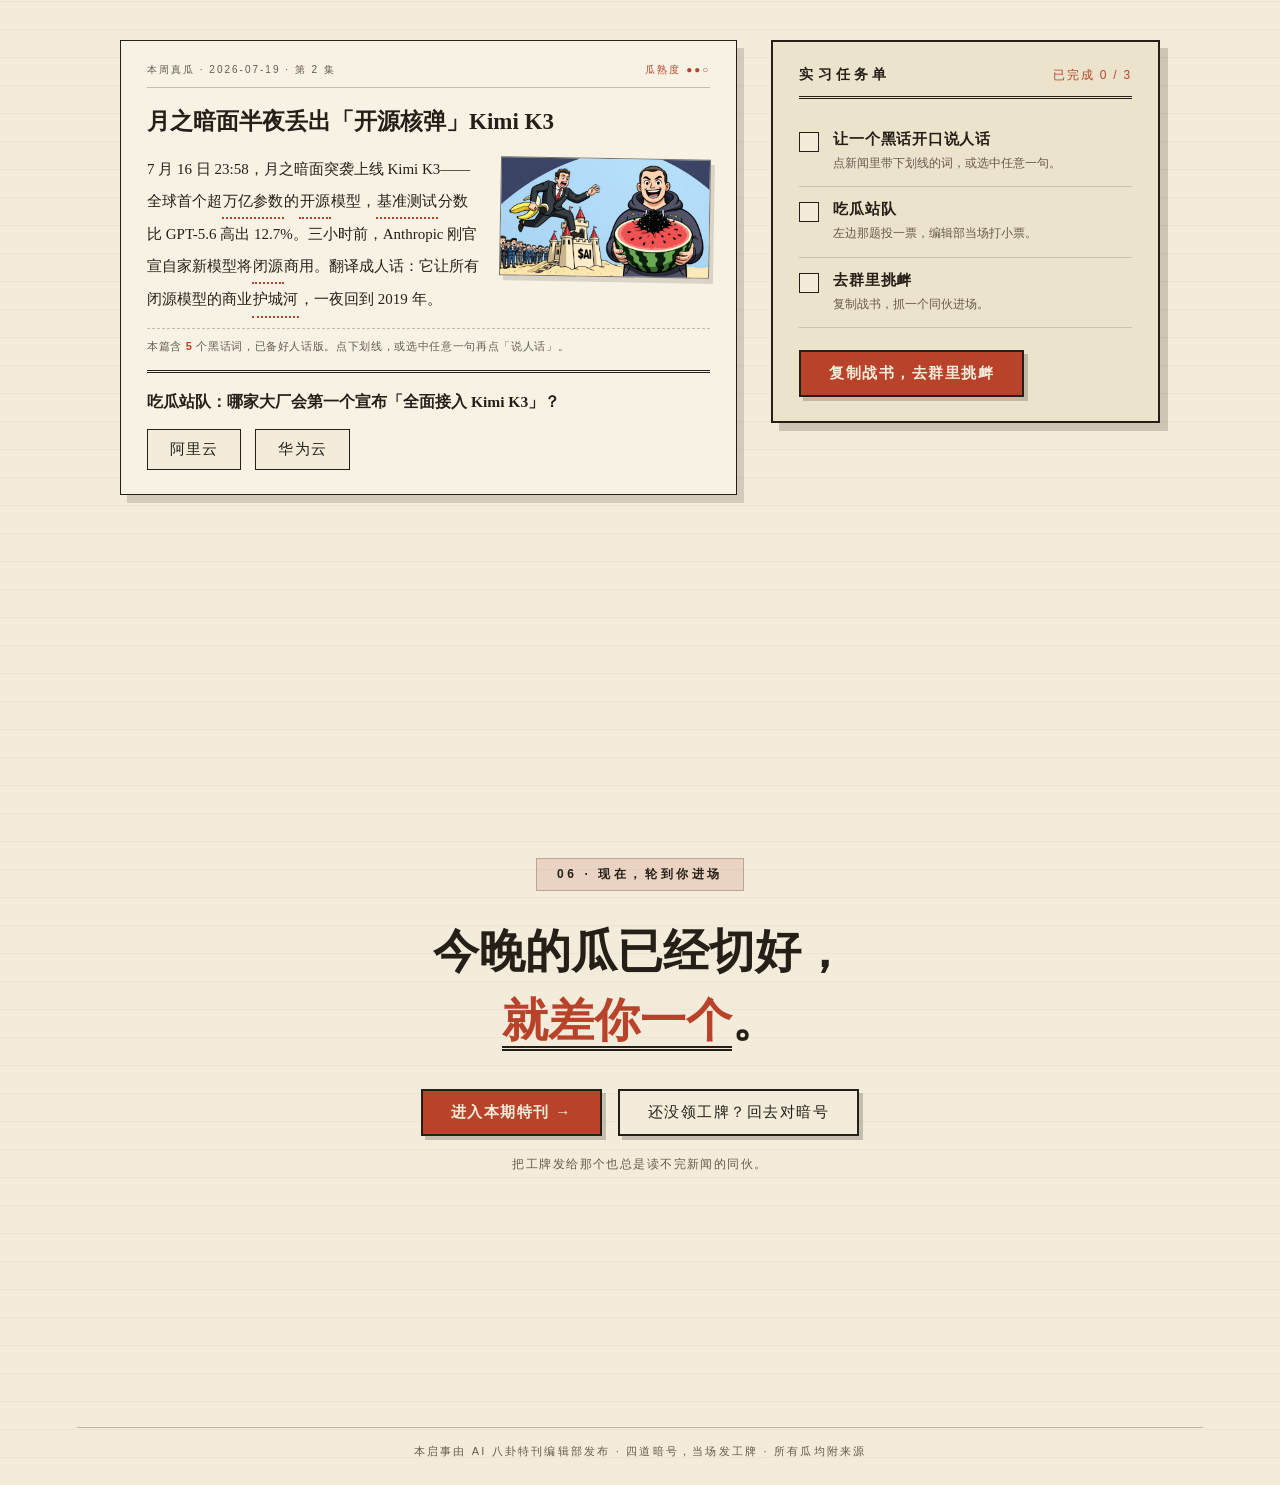
==== commit 3b663856: "Add dandelion share ritual to the editorial entry page. Wire the blind-box motif into the existing b" ====
--- a/entry/index.html
+++ b/entry/index.html
@@ -5,8 +5,8 @@
 <meta name="viewport" content="width=device-width, initial-scale=1.0">
 <title>AI 八卦特刊 · 编辑部对暗号</title>
 <meta name="description" content="刷 AI 新闻总在半路溜走？编辑部四道暗号，当场发临时工牌，再给你看新闻被改写成瓜的样子。">
-<link rel="stylesheet" href="style.css?v=13">
-<script src="/static/analytics.js?v=1" defer></script>
+<link rel="stylesheet" href="style.css?v=24">
+<script src="/static/analytics.js?v=2" defer></script>
 </head>
 <body>
 
@@ -138,7 +138,11 @@
           <p id="result-assignment"></p>
         </div>
         <div class="result-actions">
-          <button type="button" class="ink-btn primary" id="btn-share">下载工牌发给同伙</button>
+          <button type="button" class="ink-btn primary btn-blow" id="btn-share">
+            <span>吹</span>
+            <img class="btn-blow-icon" src="assets/dandelion-soft-whole.png" alt="" width="36" height="36">
+            <span>一口试试</span>
+          </button>
           <button type="button" class="ink-btn" id="btn-retake">再对一次暗号</button>
         </div>
         <p class="result-note" id="result-share-note" hidden></p>
@@ -146,6 +150,22 @@
     </div>
   </div>
 </section>
+
+<!-- 吹一口：满屏绒毛 → 种子卡 -->
+<div id="blow-overlay" class="blow-overlay" hidden aria-hidden="true">
+  <div id="blow-seeds" class="blow-seeds" aria-hidden="true"></div>
+  <div id="seed-card-wrap" class="seed-card-wrap" hidden>
+    <article class="seed-card" role="dialog" aria-labelledby="seed-role-name" aria-modal="true">
+      <img class="seed-bookmark" src="assets/dandelion-bookmark-slender-newsprint.png?v=25" alt="" aria-hidden="true">
+      <button type="button" class="seed-close" id="seed-close" aria-label="关闭">×</button>
+      <p class="seed-role">你是：<strong id="seed-role-name"></strong></p>
+      <p class="seed-body">别只收藏，也吹给那个也读不完新闻的人——<br>种子落在谁身上，谁就是同伙。</p>
+      <button type="button" class="seed-copy-btn" id="btn-seed-copy">
+        <span id="seed-copy-label">复制给同伙</span>
+      </button>
+    </article>
+  </div>
+</div>
 
 <!-- 05 瓜田实习 -->
 <section class="scene" id="s5">
@@ -238,6 +258,6 @@
 
 </main>
 
-<script src="main.js?v=13"></script>
+<script src="main.js?v=23"></script>
 </body>
 </html>
--- a/entry/style.css
+++ b/entry/style.css
@@ -10,6 +10,7 @@
   --ink-soft: #665b4b;
   --vermilion: #b8432a;
   --mustard: #d9a441;
+  --dandelion: #e4c55e;
   --serif: "Noto Serif SC", "Songti SC", "SimSun", "STSong", serif;
   --sans: "PingFang SC", "Microsoft YaHei", sans-serif;
   --page-max: 1040px;
@@ -532,6 +533,21 @@
   align-items: center;
   justify-content: center;
 }
+.btn-blow {
+  display: inline-flex;
+  align-items: center;
+  justify-content: center;
+  gap: 8px;
+  padding: 10px 22px;
+}
+.btn-blow-icon {
+  width: 34px;
+  height: 34px;
+  object-fit: contain;
+  flex: 0 0 auto;
+  filter: drop-shadow(0 1px 1px rgba(37, 31, 24, .25));
+  transform: translateY(-1px);
+}
 .result-copy { padding: 6px 0; }
 .result-name { font-size: 32px; font-weight: 900; letter-spacing: .08em; margin: 0 0 6px; }
 .result-tagline { color: var(--vermilion); font-size: 14px; font-weight: 700; line-height: 1.7; margin-bottom: 18px; }
@@ -557,6 +573,187 @@
   font-size: 12px;
   color: var(--vermilion);
   letter-spacing: .08em;
+}
+
+/* ---------------- 吹一口 · 蒲公英 ---------------- */
+
+.blow-overlay {
+  position: fixed;
+  inset: 0;
+  z-index: 200;
+  display: flex;
+  align-items: center;
+  justify-content: center;
+  background: rgba(37, 31, 24, .55);
+  backdrop-filter: blur(2px);
+  overflow: hidden;
+  opacity: 0;
+  transition: opacity .5s var(--ease-out), background .7s var(--ease-out);
+}
+.blow-overlay.on { opacity: 1; }
+.blow-overlay.settled { background: rgba(37, 31, 24, .62); }
+
+.blow-seeds {
+  position: absolute;
+  inset: 0;
+  pointer-events: none;
+  overflow: hidden;
+}
+.blow-seed {
+  position: absolute;
+  left: 50%;
+  top: 48%;
+  width: 52px;
+  height: 52px;
+  margin: -26px 0 0 -26px;
+  opacity: 0;
+  will-change: transform, opacity;
+  animation: seed-blow var(--dur, 4.2s) linear var(--delay, 0s) forwards;
+  filter: drop-shadow(0 1px 3px rgba(37, 31, 24, .26));
+  pointer-events: none;
+}
+.blow-seed img {
+  width: 100%;
+  height: 100%;
+  object-fit: contain;
+  display: block;
+}
+.blow-seed.lg {
+  width: 68px; height: 68px; margin: -34px 0 0 -34px;
+}
+.blow-seed.flip img { transform: scaleX(-1); }
+
+/* 冲脸：先四面炸开放大，再慢慢往上飘散 */
+@keyframes seed-blow {
+  0% {
+    opacity: 0;
+    transform: translate(0, 0) scale(var(--sc0, .5)) rotate(0deg);
+  }
+  5% { opacity: 1; }
+  16% {
+    opacity: 1;
+    transform: translate(var(--tx1), var(--ty1)) scale(var(--sc, 1.2)) rotate(var(--rot1, 40deg));
+  }
+  42% {
+    opacity: .97;
+    transform: translate(var(--tx2), var(--ty2)) scale(calc(var(--sc, 1.2) * .96)) rotate(var(--rot2, 90deg));
+  }
+  78% {
+    opacity: .72;
+    transform: translate(var(--tx3), var(--ty3)) scale(calc(var(--sc, 1.2) * .88)) rotate(var(--rot3, 140deg));
+  }
+  100% {
+    opacity: 0;
+    transform: translate(var(--tx3), var(--ty3)) scale(calc(var(--sc, 1.2) * .8)) rotate(var(--rot3, 160deg));
+  }
+}
+
+.seed-card-wrap {
+  position: relative;
+  z-index: 2;
+  width: min(420px, calc(100vw - 40px));
+  opacity: 0;
+  transform: translateY(22px) scale(.96);
+  transition:
+    opacity .85s var(--ease-out),
+    transform 1s var(--ease-out);
+  will-change: opacity, transform;
+}
+.seed-card-wrap.on {
+  opacity: 1;
+  transform: translateY(0) scale(1);
+}
+.seed-card-wrap.leaving {
+  opacity: 0;
+  transform: translateY(12px) scale(.98);
+  transition:
+    opacity .45s ease,
+    transform .5s ease;
+}
+
+.seed-card {
+  position: relative;
+  background:
+    linear-gradient(165deg, #faf6ea 0%, var(--paper-bright) 45%, #efe6d0 100%);
+  border: 1.5px solid var(--ink);
+  box-shadow: 10px 12px 0 rgba(37, 31, 24, .22);
+  padding: 36px 32px 28px;
+  overflow: visible;
+}
+.seed-bookmark {
+  position: absolute;
+  top: -78px;
+  right: -30px;
+  width: min(168px, 42vw);
+  height: auto;
+  pointer-events: none;
+  filter: drop-shadow(2px 6px 8px rgba(37, 31, 24, .28));
+  transform: rotate(8deg);
+  z-index: 1; /* 书签垫底，文案压在叶子上 */
+}
+.seed-close {
+  position: absolute;
+  top: 10px; left: 12px;
+  z-index: 5;
+  width: 32px; height: 32px;
+  border: none;
+  background: transparent;
+  color: var(--ink-soft);
+  font-size: 22px;
+  line-height: 1;
+  cursor: pointer;
+  font-family: var(--sans);
+}
+.seed-close:hover { color: var(--ink); }
+.seed-role {
+  position: relative;
+  z-index: 4;
+  font-size: 22px;
+  font-weight: 800;
+  letter-spacing: .06em;
+  margin: 8px 0 16px;
+  line-height: 1.45;
+  padding-right: 72px;
+}
+.seed-role strong { color: var(--ink); border-bottom: 3px solid var(--dandelion); }
+.seed-body {
+  position: relative;
+  z-index: 4;
+  font-size: 15px;
+  line-height: 1.9;
+  color: var(--ink-soft);
+  margin-bottom: 26px;
+}
+.seed-copy-btn {
+  position: relative;
+  z-index: 4;
+  display: inline-flex;
+  align-items: center;
+  justify-content: center;
+  gap: 10px;
+  width: 100%;
+  padding: 14px 18px;
+  border: 1.5px solid var(--ink);
+  background: var(--dandelion);
+  color: var(--ink);
+  font-family: var(--sans);
+  font-size: 14px;
+  font-weight: 700;
+  letter-spacing: .18em;
+  cursor: pointer;
+  transition: transform .15s, box-shadow .15s;
+  box-shadow: 3px 3px 0 rgba(37, 31, 24, .2);
+}
+.seed-copy-btn:hover {
+  transform: translate(-1px, -1px);
+  box-shadow: 4px 4px 0 rgba(37, 31, 24, .22);
+}
+.seed-copy-btn:active {
+  transform: translate(1px, 1px);
+  box-shadow: 1px 1px 0 rgba(37, 31, 24, .18);
+}
+.seed-copy-btn.copied {
+  background: var(--paper-bright);
 }
 
 /* ---------------- 05 瓜田实习 ---------------- */
@@ -949,10 +1146,25 @@
 
 /* ---------------- 降级 ---------------- */
 
+@media (max-width: 720px) {
+  .seed-bookmark {
+    top: -60px;
+    right: -18px;
+    width: min(132px, 36vw);
+  }
+  .seed-card { padding: 32px 22px 24px; }
+  .seed-role { font-size: 19px; padding-right: 56px; }
+  .btn-blow-icon { width: 30px; height: 30px; }
+  .blow-seed { width: 44px; height: 44px; margin: -22px 0 0 -22px; }
+  .blow-seed.lg { width: 58px; height: 58px; margin: -29px 0 0 -29px; }
+}
+
 @media (prefers-reduced-motion: reduce) {
   html { scroll-behavior: auto; }
   .rv, .stamp { opacity: 1 !important; transform: none !important; transition: none !important; }
   #quiz-body.archiving, #quiz-body.pulling { animation: none; }
   .scroll-hint i { animation: none; }
   .par { transform: none !important; translate: 0 !important; }
-}
+  .blow-seed { animation: none !important; opacity: 0 !important; }
+  .blow-overlay, .seed-card-wrap { transition: none !important; }
+}
